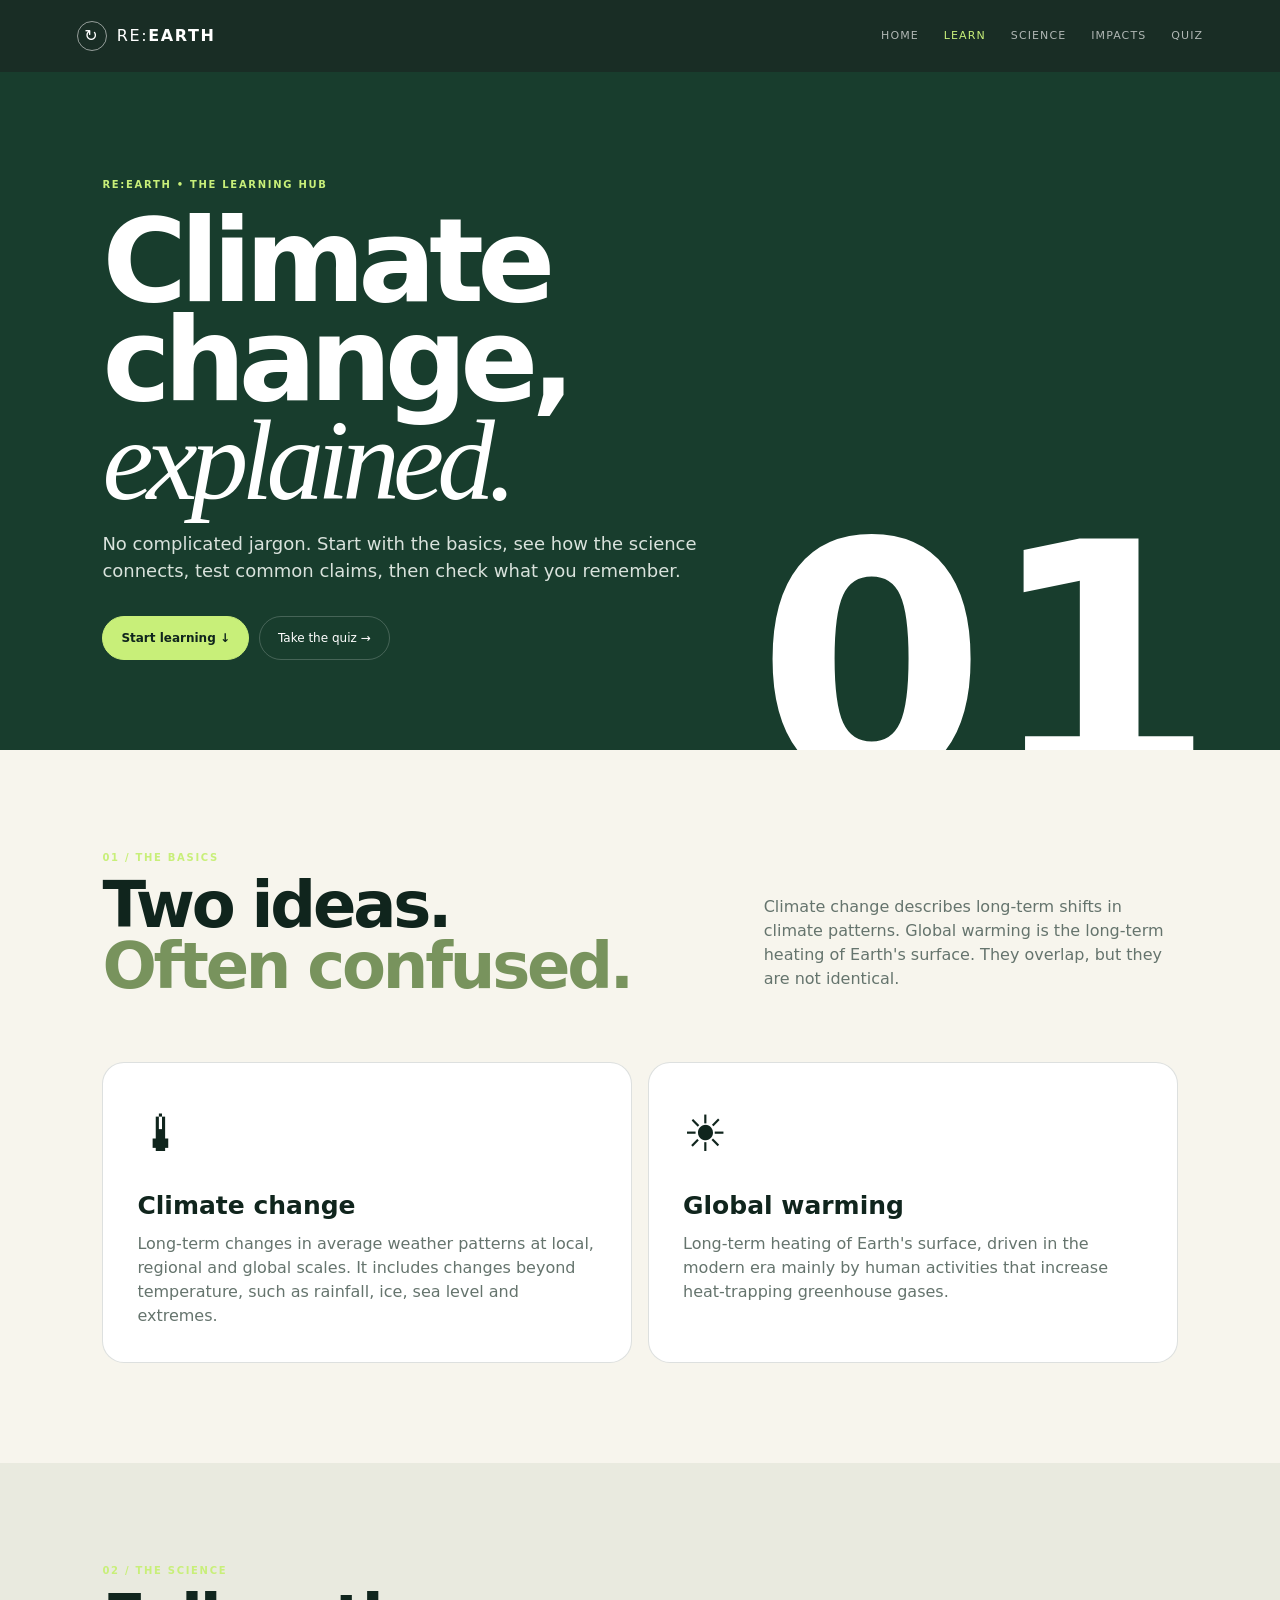
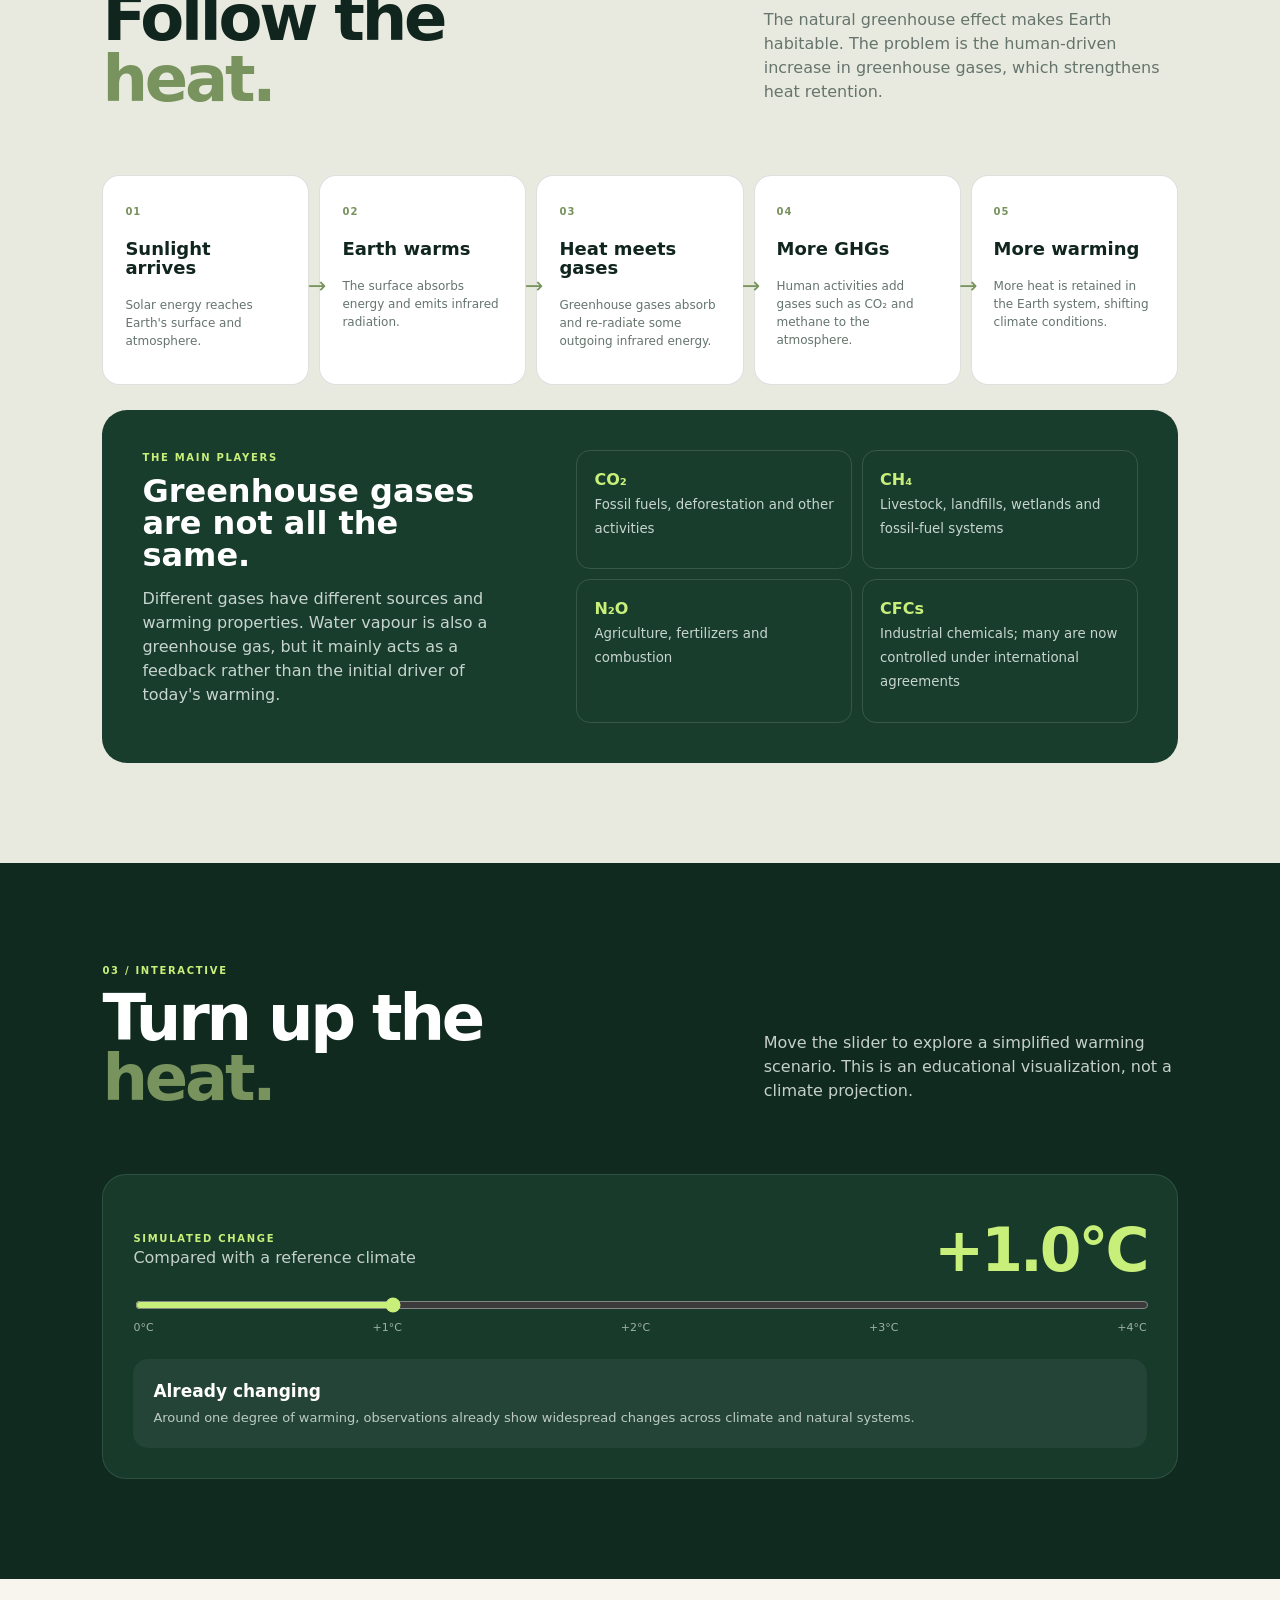
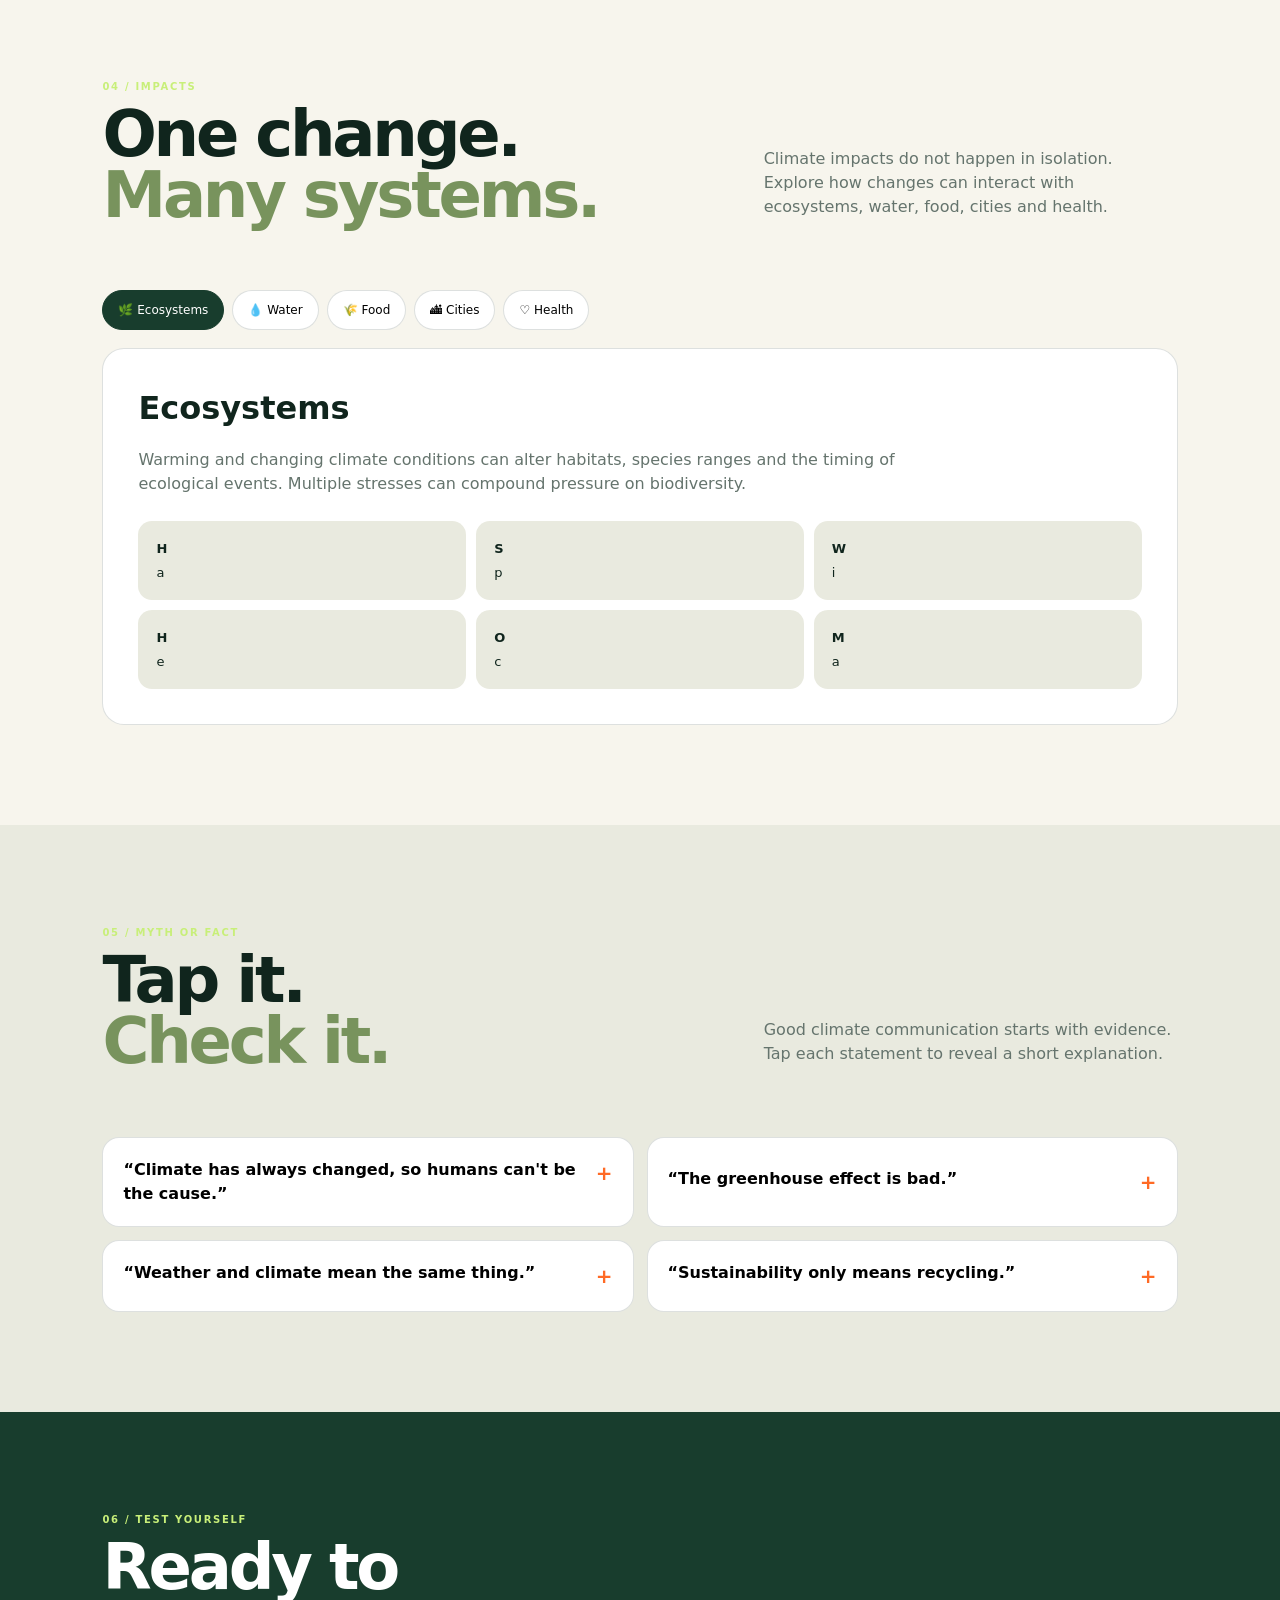
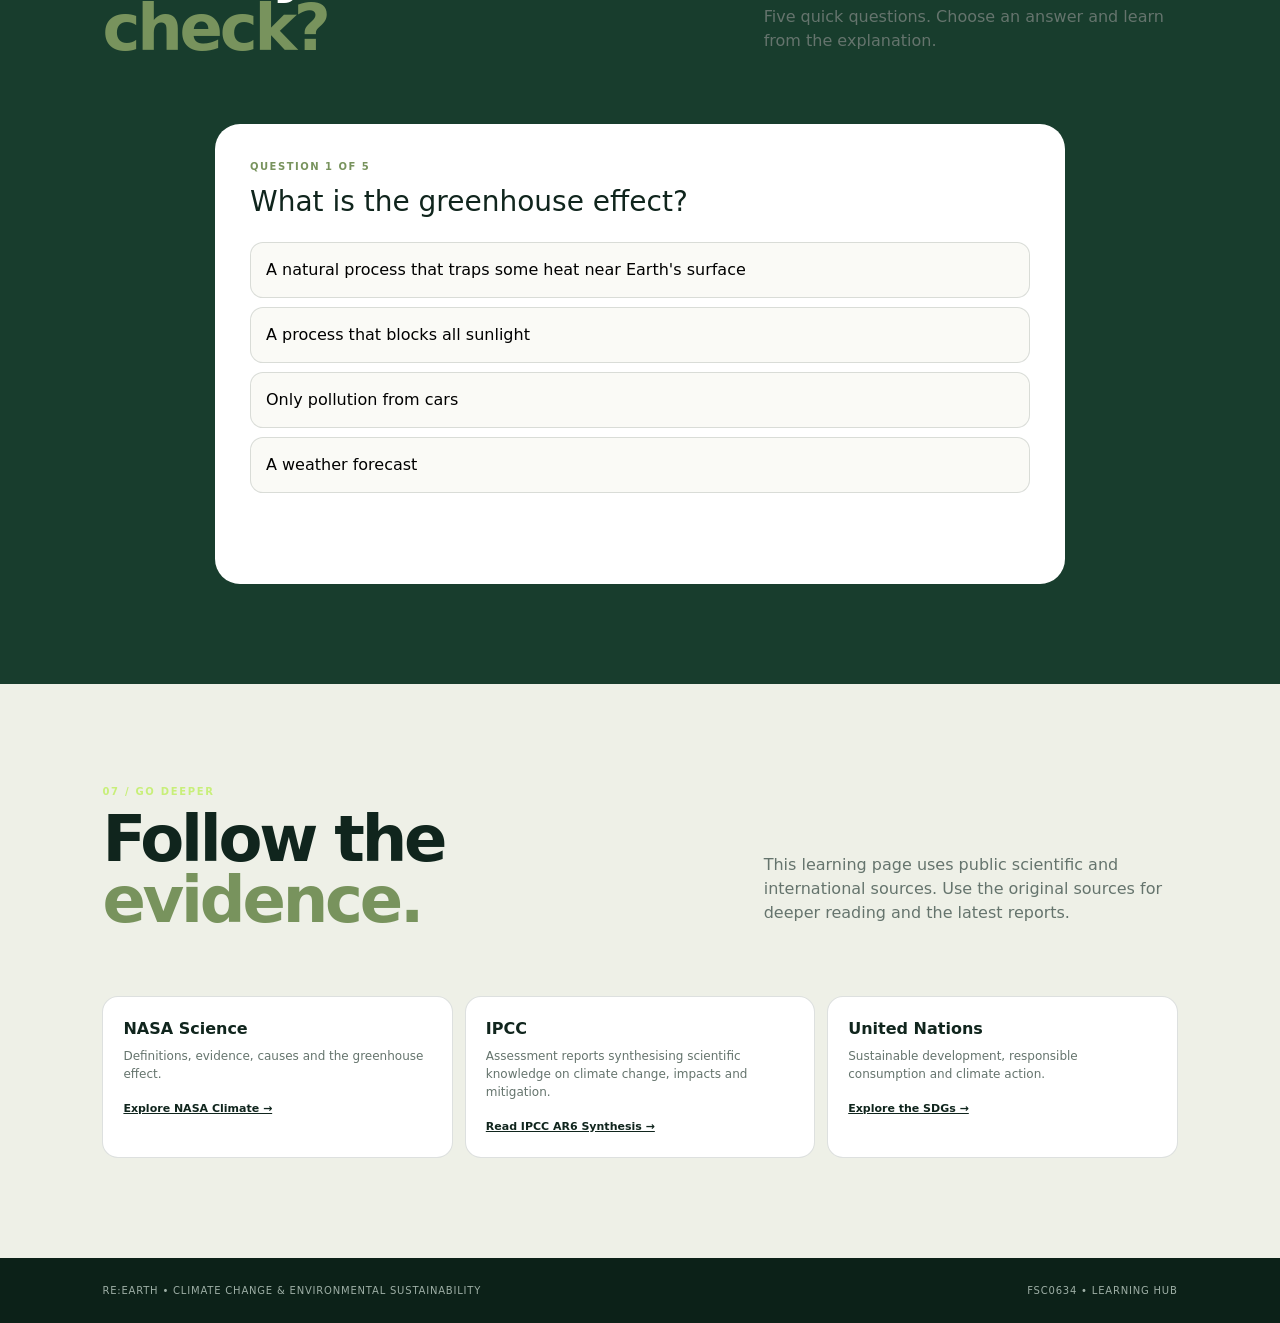
==== learn.html @ 56ac08e7 "Add files via upload" ====
<!DOCTYPE html>
<html lang="en">
<head>
<meta charset="UTF-8">
<meta name="viewport" content="width=device-width, initial-scale=1.0">
<meta name="description" content="RE:EARTH Learn — an interactive guide to climate change and environmental sustainability.">
<title>Learn — RE:EARTH</title>
<style>
:root{
  --ink:#10251d;--green:#183d2d;--green2:#24553c;--lime:#c8ef79;
  --paper:#f7f5ed;--cream:#e9eadf;--muted:#65746d;--line:rgba(16,37,29,.14);
  --white:#fff;--orange:#ff6a25
}
*{box-sizing:border-box}html{scroll-behavior:smooth}
body{margin:0;background:var(--paper);color:var(--ink);font-family:Inter,system-ui,-apple-system,BlinkMacSystemFont,"Segoe UI",sans-serif;line-height:1.5}
a{text-decoration:none;color:inherit}button{font:inherit}
.header{position:sticky;top:0;z-index:50;height:72px;background:rgba(16,37,29,.96);color:white;display:flex;align-items:center;justify-content:space-between;padding:0 6vw}
.logo{display:flex;gap:10px;align-items:center;font-size:16px;letter-spacing:.1em}.logo-mark{border:1px solid #fff8;border-radius:50%;height:30px;width:30px;display:grid;place-items:center}.logo b{font-weight:800}
.nav{display:flex;gap:25px;font-size:11px;text-transform:uppercase;letter-spacing:.1em}.nav a{opacity:.65}.nav a:hover,.nav a.active{opacity:1;color:var(--lime)}
.menu{display:none;background:none;border:0;color:#fff;font-size:24px}
.hero{background:var(--green);color:white;padding:105px 8vw 90px;position:relative;overflow:hidden}
.hero:after{content:"01";position:absolute;right:5vw;bottom:-80px;font-size:330px;line-height:1;font-weight:900;color:#fff05;pointer-events:none}
.kicker,.label{color:var(--lime);font-size:10px;font-weight:800;letter-spacing:.17em;text-transform:uppercase}
.hero h1{font-size:clamp(55px,9vw,120px);line-height:.86;letter-spacing:-.06em;margin:20px 0;max-width:900px}.hero h1 em{font-family:Georgia,serif;font-weight:400}
.hero p{max-width:610px;color:#d9e2dc;font-size:18px}.hero-links{margin-top:32px;display:flex;gap:10px;flex-wrap:wrap}.pill{padding:12px 18px;border-radius:100px;border:1px solid #ffffff33;font-size:12px}.pill.primary{background:var(--lime);color:var(--ink);border-color:var(--lime);font-weight:800}
.section{padding:100px 8vw}.section.alt{background:var(--cream)}
.heading{display:grid;grid-template-columns:1fr .7fr;gap:70px;align-items:end;margin-bottom:55px}.heading h2{font-size:clamp(40px,5vw,72px);line-height:.95;letter-spacing:-.05em;margin:10px 0}.heading h2 span{color:#78935d}.heading p{color:var(--muted);max-width:420px}
.definition{display:grid;grid-template-columns:1fr 1fr;gap:16px}.def-card{background:#fff;border:1px solid var(--line);border-radius:22px;padding:34px;min-height:250px}.def-card .big{font-size:50px}.def-card h3{font-size:25px;margin:15px 0 8px}.def-card p{color:var(--muted);margin:0}
.science{background:var(--paper)}.flow{display:grid;grid-template-columns:repeat(5,1fr);gap:10px;align-items:stretch}.flow-step{background:#fff;border:1px solid var(--line);border-radius:17px;padding:22px;position:relative}.flow-step:not(:last-child):after{content:"→";position:absolute;right:-18px;top:45%;z-index:2;font-size:22px;color:#78935d}.num{font-size:10px;color:#78935d;font-weight:800;letter-spacing:.1em}.flow-step h3{font-size:18px;line-height:1.05}.flow-step p{font-size:12px;color:var(--muted)}
.gas-wrap{margin-top:25px;background:var(--green);color:white;border-radius:25px;padding:40px;display:grid;grid-template-columns:.8fr 1.2fr;gap:60px}.gas-wrap h3{font-size:32px;line-height:1;margin:10px 0}.gas-wrap p{color:#c8d5ce}.gas-list{display:grid;grid-template-columns:1fr 1fr;gap:10px}.gas{border:1px solid #fff2;border-radius:14px;padding:17px}.gas strong{color:var(--lime);display:block}.gas small{color:#c8d5ce}
.interactive{background:#102a1f;color:#fff}.interactive .heading p{color:#c5d0c9}.slider-card{background:#173a2b;border:1px solid #ffffff1c;border-radius:24px;padding:30px}.slider-top{display:flex;justify-content:space-between;align-items:center;gap:20px}.temp{font-size:60px;font-weight:800;color:var(--lime);letter-spacing:-.05em}.slider{width:100%;accent-color:var(--lime);cursor:pointer}.scale{display:flex;justify-content:space-between;color:#9fb1a7;font-size:11px}.slider-result{margin-top:22px;padding:20px;background:#ffffff0d;border-radius:15px}.slider-result b{font-size:17px}.slider-result p{color:#bdcbc3;margin:4px 0 0;font-size:13px}
.impact-tabs{display:flex;gap:8px;flex-wrap:wrap;margin-bottom:18px}.tab{border:1px solid var(--line);background:#fff;padding:10px 15px;border-radius:100px;cursor:pointer;font-size:12px}.tab.active{background:var(--green);color:#fff;border-color:var(--green)}
.impact-content{background:#fff;border:1px solid var(--line);border-radius:22px;padding:35px;min-height:250px}.impact-content h3{font-size:32px;margin:0 0 8px}.impact-content p{color:var(--muted);max-width:760px}.impact-points{display:grid;grid-template-columns:repeat(3,1fr);gap:10px;margin-top:25px}.point{background:var(--cream);padding:18px;border-radius:14px;font-size:13px}.point b{display:block;margin-bottom:4px}
.myths{display:grid;grid-template-columns:repeat(2,1fr);gap:13px}.myth{background:#fff;border:1px solid var(--line);border-radius:17px;padding:0;text-align:left;cursor:pointer;overflow:hidden}.myth-head{display:flex;justify-content:space-between;gap:20px;padding:20px;font-weight:800}.myth-answer{display:none;padding:0 20px 20px;color:var(--muted);font-size:13px}.myth.open .myth-answer{display:block}.myth .symbol{color:var(--orange);font-size:20px}
.quiz{background:var(--green);color:white}.quiz-box{max-width:850px;margin:auto;background:#fff;color:var(--ink);border-radius:25px;padding:35px}.quiz-meta{font-size:10px;text-transform:uppercase;letter-spacing:.15em;color:#78935d;font-weight:800}.question{font-size:28px;line-height:1.1;margin:13px 0 25px}.answers{display:grid;gap:9px}.answer{border:1px solid var(--line);background:#fafaf6;border-radius:13px;padding:15px;text-align:left;cursor:pointer}.answer:hover{border-color:var(--green)}.answer.correct{background:#dff2c0;border-color:#7ea64f}.answer.wrong{background:#ffe2d7;border-color:#df815e}.quiz-feedback{min-height:26px;margin:15px 0;color:var(--muted);font-size:13px}.next{display:none;background:var(--green);color:#fff;border:0;padding:12px 18px;border-radius:100px;cursor:pointer}.score{display:none;text-align:center;padding:25px}.score strong{font-size:60px;display:block;color:var(--green)}
.sources{background:#eef0e7}.source-list{display:grid;grid-template-columns:repeat(3,1fr);gap:12px}.source{background:#fff;border:1px solid var(--line);border-radius:16px;padding:20px}.source b{display:block;margin-bottom:6px}.source p{color:var(--muted);font-size:12px;margin:0 0 12px}.source a{font-size:11px;text-decoration:underline;font-weight:800}
footer{background:#0c2118;color:#9eafa6;padding:25px 8vw;display:flex;justify-content:space-between;font-size:10px;text-transform:uppercase;letter-spacing:.08em}
@media(max-width:850px){.nav{display:none;position:absolute;left:0;right:0;top:72px;background:#10251d;padding:20px 6vw;flex-direction:column}.nav.open{display:flex}.menu{display:block}.heading,.definition,.gas-wrap{grid-template-columns:1fr}.flow{grid-template-columns:1fr}.flow-step:not(:last-child):after{content:"↓";right:50%;top:auto;bottom:-22px}.impact-points,.source-list,.myths{grid-template-columns:1fr}.hero{padding-top:80px}.gas-list{grid-template-columns:1fr}footer{display:block}footer span{display:block;margin:4px 0}}
</style>
</head>
<body>
<header class="header">
  <a class="logo" href="index.html"><span class="logo-mark">↻</span><span>RE:<b>EARTH</b></span></a>
  <button class="menu" id="menu">☰</button>
  <nav class="nav" id="nav">
    <a href="index.html">Home</a><a class="active" href="#learn">Learn</a><a href="#science">Science</a><a href="#impacts">Impacts</a><a href="#quiz">Quiz</a>
  </nav>
</header>

<section class="hero" id="learn">
  <div class="kicker">RE:EARTH • THE LEARNING HUB</div>
  <h1>Climate change,<br><em>explained.</em></h1>
  <p>No complicated jargon. Start with the basics, see how the science connects, test common claims, then check what you remember.</p>
  <div class="hero-links"><a class="pill primary" href="#basics">Start learning ↓</a><a class="pill" href="#quiz">Take the quiz →</a></div>
</section>

<section class="section" id="basics">
  <div class="heading">
    <div><div class="label">01 / THE BASICS</div><h2>Two ideas.<br><span>Often confused.</span></h2></div>
    <p>Climate change describes long-term shifts in climate patterns. Global warming is the long-term heating of Earth's surface. They overlap, but they are not identical.</p>
  </div>
  <div class="definition">
    <article class="def-card"><div class="big">🌡</div><h3>Climate change</h3><p>Long-term changes in average weather patterns at local, regional and global scales. It includes changes beyond temperature, such as rainfall, ice, sea level and extremes.</p></article>
    <article class="def-card"><div class="big">☀</div><h3>Global warming</h3><p>Long-term heating of Earth's surface, driven in the modern era mainly by human activities that increase heat-trapping greenhouse gases.</p></article>
  </div>
</section>

<section class="section alt" id="science">
  <div class="heading">
    <div><div class="label">02 / THE SCIENCE</div><h2>Follow the<br><span>heat.</span></h2></div>
    <p>The natural greenhouse effect makes Earth habitable. The problem is the human-driven increase in greenhouse gases, which strengthens heat retention.</p>
  </div>
  <div class="flow">
    <div class="flow-step"><span class="num">01</span><h3>Sunlight arrives</h3><p>Solar energy reaches Earth's surface and atmosphere.</p></div>
    <div class="flow-step"><span class="num">02</span><h3>Earth warms</h3><p>The surface absorbs energy and emits infrared radiation.</p></div>
    <div class="flow-step"><span class="num">03</span><h3>Heat meets gases</h3><p>Greenhouse gases absorb and re-radiate some outgoing infrared energy.</p></div>
    <div class="flow-step"><span class="num">04</span><h3>More GHGs</h3><p>Human activities add gases such as CO₂ and methane to the atmosphere.</p></div>
    <div class="flow-step"><span class="num">05</span><h3>More warming</h3><p>More heat is retained in the Earth system, shifting climate conditions.</p></div>
  </div>
  <div class="gas-wrap">
    <div><div class="label">THE MAIN PLAYERS</div><h3>Greenhouse gases are not all the same.</h3><p>Different gases have different sources and warming properties. Water vapour is also a greenhouse gas, but it mainly acts as a feedback rather than the initial driver of today's warming.</p></div>
    <div class="gas-list">
      <div class="gas"><strong>CO₂</strong><small>Fossil fuels, deforestation and other activities</small></div>
      <div class="gas"><strong>CH₄</strong><small>Livestock, landfills, wetlands and fossil-fuel systems</small></div>
      <div class="gas"><strong>N₂O</strong><small>Agriculture, fertilizers and combustion</small></div>
      <div class="gas"><strong>CFCs</strong><small>Industrial chemicals; many are now controlled under international agreements</small></div>
    </div>
  </div>
</section>

<section class="section interactive">
  <div class="heading">
    <div><div class="label">03 / INTERACTIVE</div><h2>Turn up the<br><span>heat.</span></h2></div>
    <p>Move the slider to explore a simplified warming scenario. This is an educational visualization, not a climate projection.</p>
  </div>
  <div class="slider-card">
    <div class="slider-top"><div><div class="label">SIMULATED CHANGE</div><p style="margin:0;color:#c5d0c9">Compared with a reference climate</p></div><div class="temp" id="temp">+1.0°C</div></div>
    <input class="slider" id="slider" type="range" min="0" max="4" step=".1" value="1">
    <div class="scale"><span>0°C</span><span>+1°C</span><span>+2°C</span><span>+3°C</span><span>+4°C</span></div>
    <div class="slider-result"><b id="slideTitle">Already changing</b><p id="slideText">Even around one degree of warming, climate indicators and extremes are already being observed.</p></div>
  </div>
</section>

<section class="section" id="impacts">
  <div class="heading">
    <div><div class="label">04 / IMPACTS</div><h2>One change.<br><span>Many systems.</span></h2></div>
    <p>Climate impacts do not happen in isolation. Explore how changes can interact with ecosystems, water, food, cities and health.</p>
  </div>
  <div class="impact-tabs">
    <button class="tab active" data-impact="ecosystems">🌿 Ecosystems</button>
    <button class="tab" data-impact="water">💧 Water</button>
    <button class="tab" data-impact="food">🌾 Food</button>
    <button class="tab" data-impact="cities">🏙 Cities</button>
    <button class="tab" data-impact="health">♡ Health</button>
  </div>
  <div class="impact-content">
    <h3 id="impactTitle">Ecosystems</h3><p id="impactDesc">Warming and changing climate conditions can alter habitats, species ranges and the timing of ecological events. Multiple stresses can compound pressure on biodiversity.</p>
    <div class="impact-points" id="impactPoints"></div>
  </div>
</section>

<section class="section alt">
  <div class="heading">
    <div><div class="label">05 / MYTH OR FACT</div><h2>Tap it.<br><span>Check it.</span></h2></div>
    <p>Good climate communication starts with evidence. Tap each statement to reveal a short explanation.</p>
  </div>
  <div class="myths">
    <button class="myth"><div class="myth-head"><span>“Climate has always changed, so humans can't be the cause.”</span><span class="symbol">+</span></div><div class="myth-answer">Climate has changed naturally in the past, but that does not explain today's warming. NASA notes that the current warming trend is clearly linked to human activities, particularly fossil-fuel burning and increased greenhouse gases.</div></button>
    <button class="myth"><div class="myth-head"><span>“The greenhouse effect is bad.”</span><span class="symbol">+</span></div><div class="myth-answer">The natural greenhouse effect is essential for life. The issue is the human-driven strengthening of that effect as greenhouse gas concentrations increase.</div></button>
    <button class="myth"><div class="myth-head"><span>“Weather and climate mean the same thing.”</span><span class="symbol">+</span></div><div class="myth-answer">Weather describes short-term conditions. Climate describes long-term patterns and averages. A cold day does not by itself disprove long-term warming.</div></button>
    <button class="myth"><div class="myth-head"><span>“Sustainability only means recycling.”</span><span class="symbol">+</span></div><div class="myth-answer">Sustainable development is broader. The UN describes it as meeting present needs without compromising future generations, while balancing economic, social and environmental considerations.</div></button>
  </div>
</section>

<section class="section quiz" id="quiz">
  <div class="heading">
    <div><div class="label">06 / TEST YOURSELF</div><h2>Ready to<br><span>check?</span></h2></div>
    <p>Five quick questions. Choose an answer and learn from the explanation.</p>
  </div>
  <div class="quiz-box">
    <div id="quizMain">
      <div class="quiz-meta" id="quizMeta">Question 1 of 5</div>
      <div class="question" id="question"></div>
      <div class="answers" id="answers"></div>
      <div class="quiz-feedback" id="feedback"></div>
      <button class="next" id="next">Next question →</button>
    </div>
    <div class="score" id="score"><strong id="scoreNumber">0/5</strong><div id="scoreText"></div><button class="next" id="restart" style="display:inline-block;margin-top:15px">Try again</button></div>
  </div>
</section>

<section class="section sources">
  <div class="heading">
    <div><div class="label">07 / GO DEEPER</div><h2>Follow the<br><span>evidence.</span></h2></div>
    <p>This learning page uses public scientific and international sources. Use the original sources for deeper reading and the latest reports.</p>
  </div>
  <div class="source-list">
    <article class="source"><b>NASA Science</b><p>Definitions, evidence, causes and the greenhouse effect.</p><a href="https://science.nasa.gov/climate-change/" target="_blank">Explore NASA Climate →</a></article>
    <article class="source"><b>IPCC</b><p>Assessment reports synthesising scientific knowledge on climate change, impacts and mitigation.</p><a href="https://www.ipcc.ch/synthesis-report/" target="_blank">Read IPCC AR6 Synthesis →</a></article>
    <article class="source"><b>United Nations</b><p>Sustainable development, responsible consumption and climate action.</p><a href="https://www.un.org/sustainabledevelopment/development-goals/" target="_blank">Explore the SDGs →</a></article>
  </div>
</section>

<footer><span>RE:EARTH • CLIMATE CHANGE & ENVIRONMENTAL SUSTAINABILITY</span><span>FSC0634 • LEARNING HUB</span></footer>

<script>
const menu=document.getElementById('menu'),nav=document.getElementById('nav');
menu.onclick=()=>nav.classList.toggle('open');
document.querySelectorAll('.nav a').forEach(a=>a.onclick=()=>nav.classList.remove('open'));

const slider=document.getElementById('slider'),temp=document.getElementById('temp'),slideTitle=document.getElementById('slideTitle'),slideText=document.getElementById('slideText');
function updateSlider(){
 const v=Number(slider.value); temp.textContent=`+${v.toFixed(1)}°C`;
 const data=v<.8?["Reference zone","This is a simplified reference point for the visualization."]:v<1.5?["Already changing","Around one degree of warming, observations already show widespread changes across climate and natural systems."]:v<2.5?["Higher risks","As warming increases, risks to people and ecosystems generally become larger and more widespread."]:v<3.5?["Much greater pressure","Greater warming increases the likelihood and severity of many climate-related hazards and losses."]:["Extreme warming scenario","This simplified setting represents a much warmer world with substantially higher risks. It is not a forecast."];
 slideTitle.textContent=data[0];slideText.textContent=data[1];
}
slider.oninput=updateSlider;updateSlider();

const impactData={
 ecosystems:["Ecosystems","Warming and changing climate conditions can alter habitats, species ranges and the timing of ecological events. Multiple stresses can compound pressure on biodiversity.",["Habitat shifts","Species may move, adapt or face increased pressure.","Wildfire & drought","Heat and water stress can affect vegetation and wildlife.","Ocean change","Marine ecosystems respond to warming and changing ocean conditions."]],
 water:["Water","Climate change can alter rainfall, evaporation, snow and ice, increasing water stress in some regions while intensifying heavy rainfall and flooding in others.",["Availability","Some regions face greater water scarcity and competition for water.","Flooding","Heavier rainfall can increase flood risks in vulnerable areas.","Quality","Extreme events can affect water quality and infrastructure."]],
 food:["Food","Food systems depend on stable climate conditions, water, soil, ecosystems and infrastructure. Climate risks can therefore move through the whole supply chain.",["Crops","Heat and rainfall changes can affect growing conditions.","Livestock","Heat stress and water availability can affect animal systems.","Supply chains","Extreme events can disrupt production, storage and transport."]],
 cities:["Cities","Urban areas can amplify heat exposure because buildings and paved surfaces retain heat. Climate hazards can also challenge drainage, transport and energy systems.",["Heat","Urban heat can increase exposure during hot periods.","Infrastructure","Floods, storms and heat can disrupt critical systems.","Planning","Resilience depends on risk-aware design and adaptation."]],
 health:["Health","Climate-related hazards can affect health through heat, air quality, infectious disease patterns, food and water systems, and disruption of essential services.",["Heat","Extreme heat can increase health risks, especially for vulnerable people.","Air & smoke","Wildfire smoke and air pollution can affect respiratory health.","Services","Disasters can disrupt healthcare and other essential services."]]
};
function showImpact(key){
 const d=impactData[key];document.getElementById('impactTitle').textContent=d[0];document.getElementById('impactDesc').textContent=d[1];
 document.getElementById('impactPoints').innerHTML=d[2].map(x=>`<div class="point"><b>${x[0]}</b>${x[1]}</div>`).join('');
 document.querySelectorAll('.tab').forEach(t=>t.classList.toggle('active',t.dataset.impact===key));
}
document.querySelectorAll('.tab').forEach(t=>t.onclick=()=>showImpact(t.dataset.impact));showImpact('ecosystems');

document.querySelectorAll('.myth').forEach(m=>m.onclick=()=>m.classList.toggle('open'));

const qs=[
 ["What is the greenhouse effect?","A natural process that traps some heat near Earth's surface","A process that blocks all sunlight","Only pollution from cars","A weather forecast",0,"The greenhouse effect is a natural heat-trapping process that helps keep Earth warm."],
 ["Which activity is a major source of human-caused CO₂ emissions?","Planting trees","Burning fossil fuels","Recycling paper","Cloud formation",1,"Burning coal, oil and gas increases atmospheric CO₂."],
 ["Which statement best describes climate?","One afternoon's temperature","Today's rain","Long-term patterns of weather","A single storm",2,"Climate refers to long-term patterns, while weather describes short-term conditions."],
 ["What does sustainable development aim to do?","Use all resources as quickly as possible","Meet present needs without compromising future generations","Stop all economic activity","Focus only on recycling",1,"The UN definition emphasises present needs, future generations and an integrated approach."],
 ["Why is human influence on current warming considered established?","Because of one thermometer","Because scientists use many independent lines of evidence","Because every year is hotter than the previous year","Because climate never changed before",1,"Observations, measurements, physical understanding and multiple lines of evidence support the conclusion."]
];
let qi=0,score=0,answered=false;
const qEl=document.getElementById('question'),aEl=document.getElementById('answers'),fEl=document.getElementById('feedback'),nEl=document.getElementById('next');
function loadQ(){
 answered=false;nEl.style.display='none';fEl.textContent='';document.getElementById('quizMeta').textContent=`Question ${qi+1} of ${qs.length}`;
 const q=qs[qi];qEl.textContent=q[0];aEl.innerHTML='';
 q.slice(1,5).forEach((ans,i)=>{const b=document.createElement('button');b.className='answer';b.textContent=ans;b.onclick=()=>answer(i,b);aEl.appendChild(b)});
}
function answer(i,b){
 if(answered)return;answered=true;const q=qs[qi],buttons=[...aEl.children];
 buttons.forEach((x,j)=>{if(j===q[5])x.classList.add('correct');if(j===i&&i!==q[5])x.classList.add('wrong')});
 if(i===q[5]){score++;fEl.textContent="Correct ✓ "+q[6]}else fEl.textContent="Not quite. "+q[6];
 nEl.style.display='inline-block';nEl.textContent=qi===qs.length-1?'See result →':'Next question →';
}
nEl.onclick=()=>{if(qi<qs.length-1){qi++;loadQ()}else{document.getElementById('quizMain').style.display='none';document.getElementById('score').style.display='block';document.getElementById('scoreNumber').textContent=`${score}/${qs.length}`;document.getElementById('scoreText').textContent=score>=4?'Strong understanding — nice work.':score>=3?'Good start — review the sections you missed.':'Keep exploring — the science section is a good place to revisit.'}};
document.getElementById('restart').onclick=()=>{qi=0;score=0;document.getElementById('score').style.display='none';document.getElementById('quizMain').style.display='block';loadQ()};
loadQ();
</script>
</body>
</html>
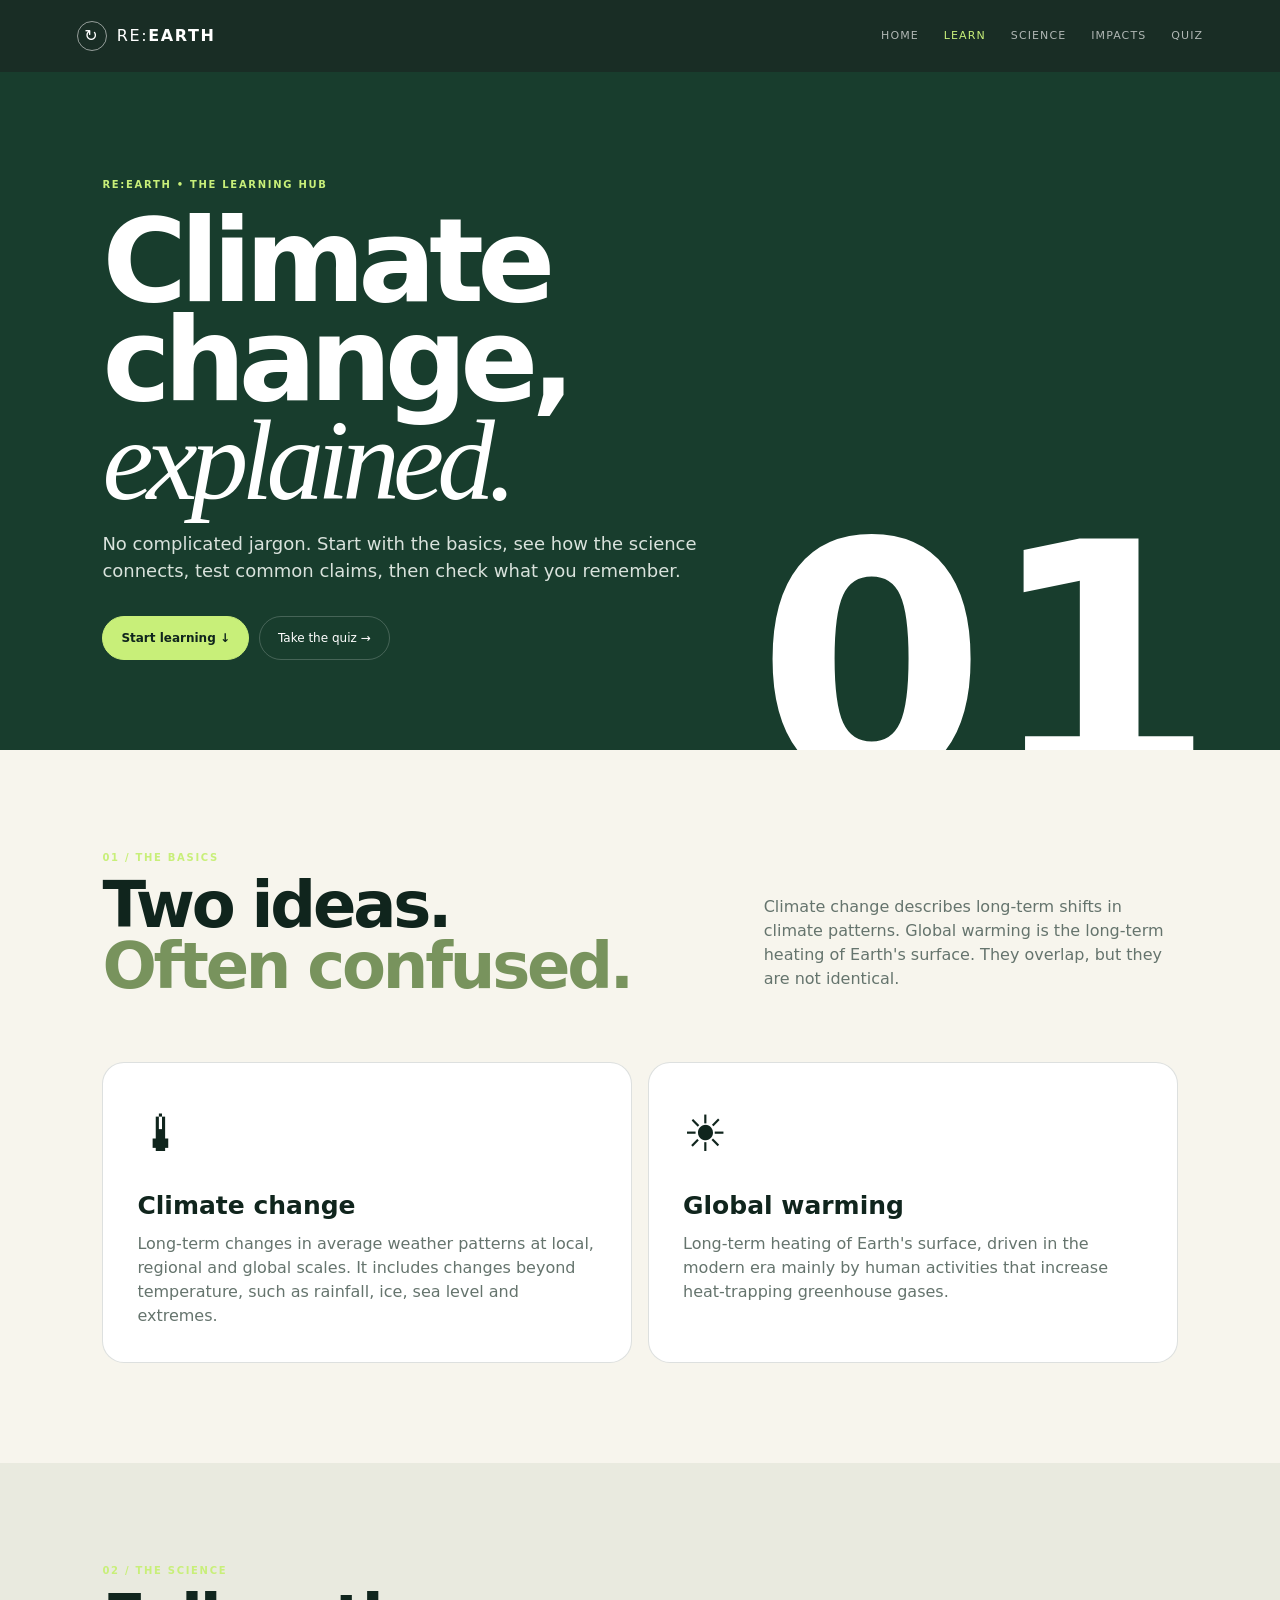
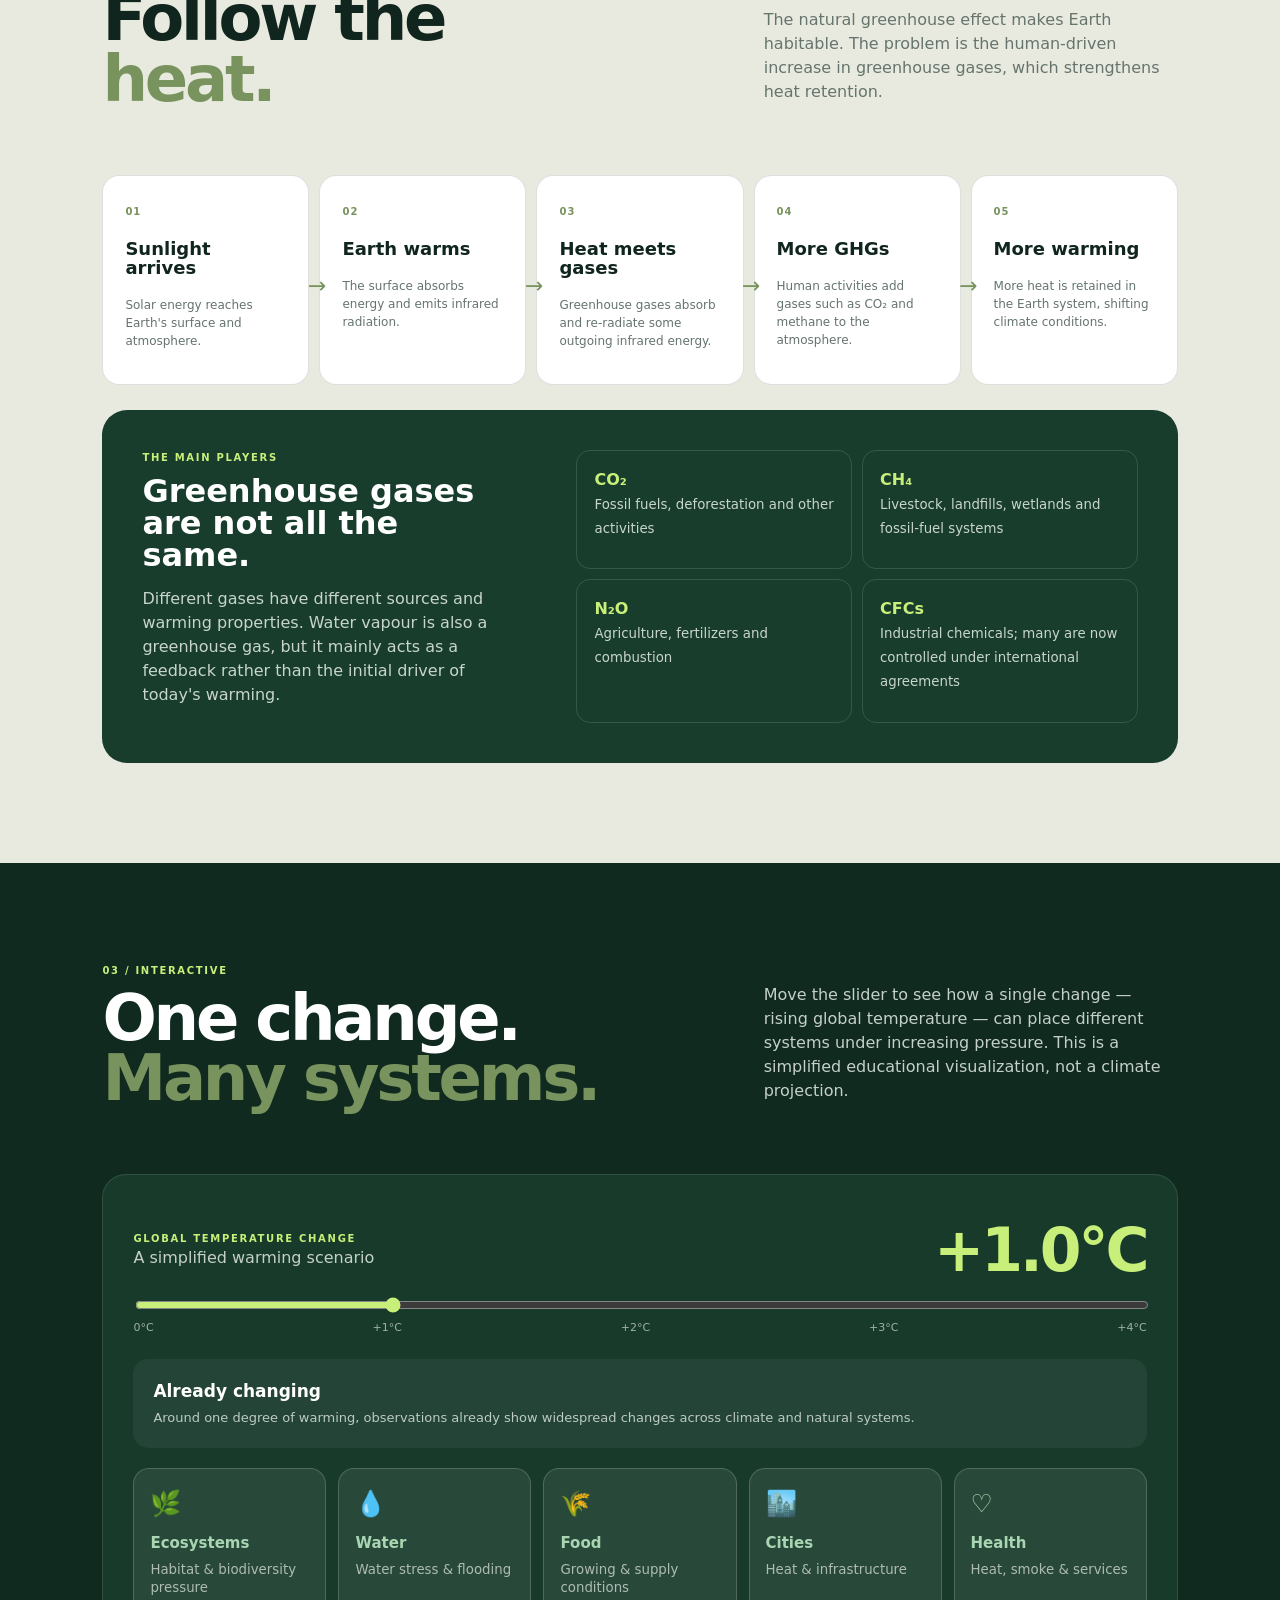
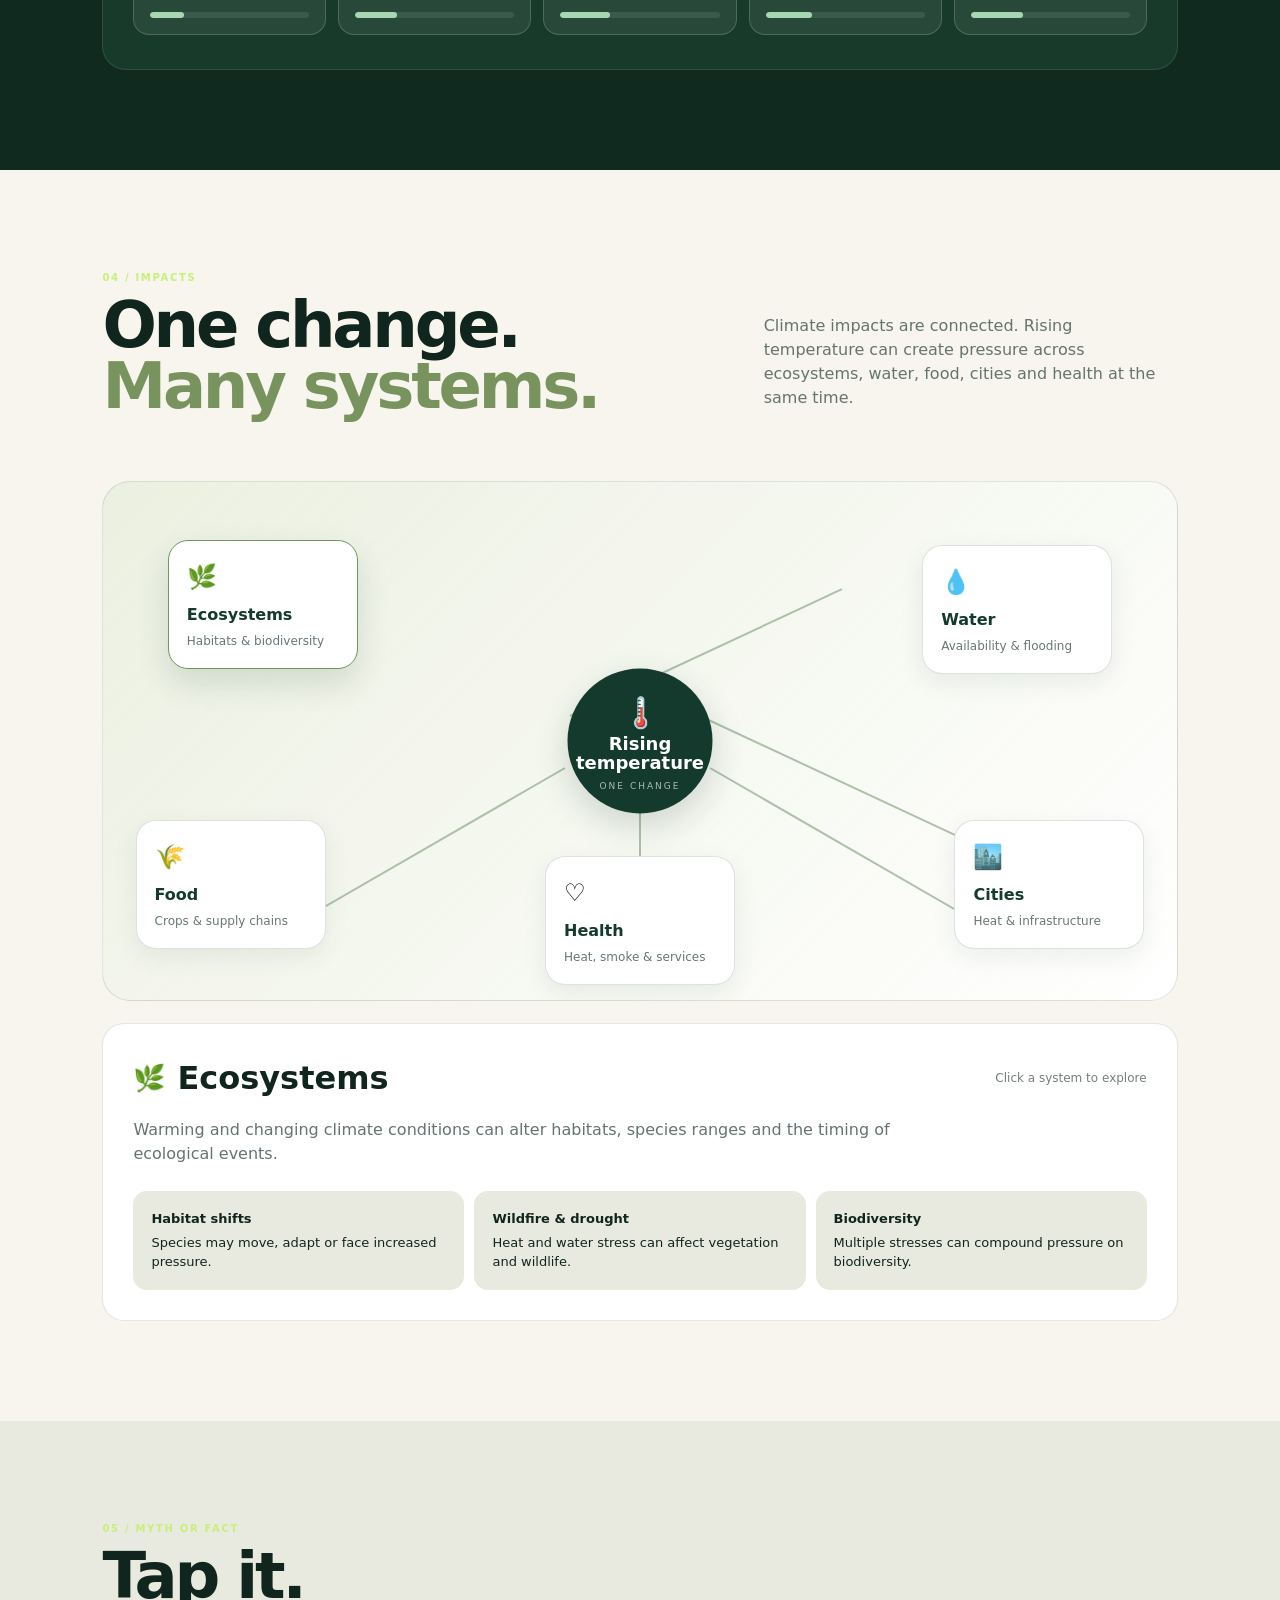
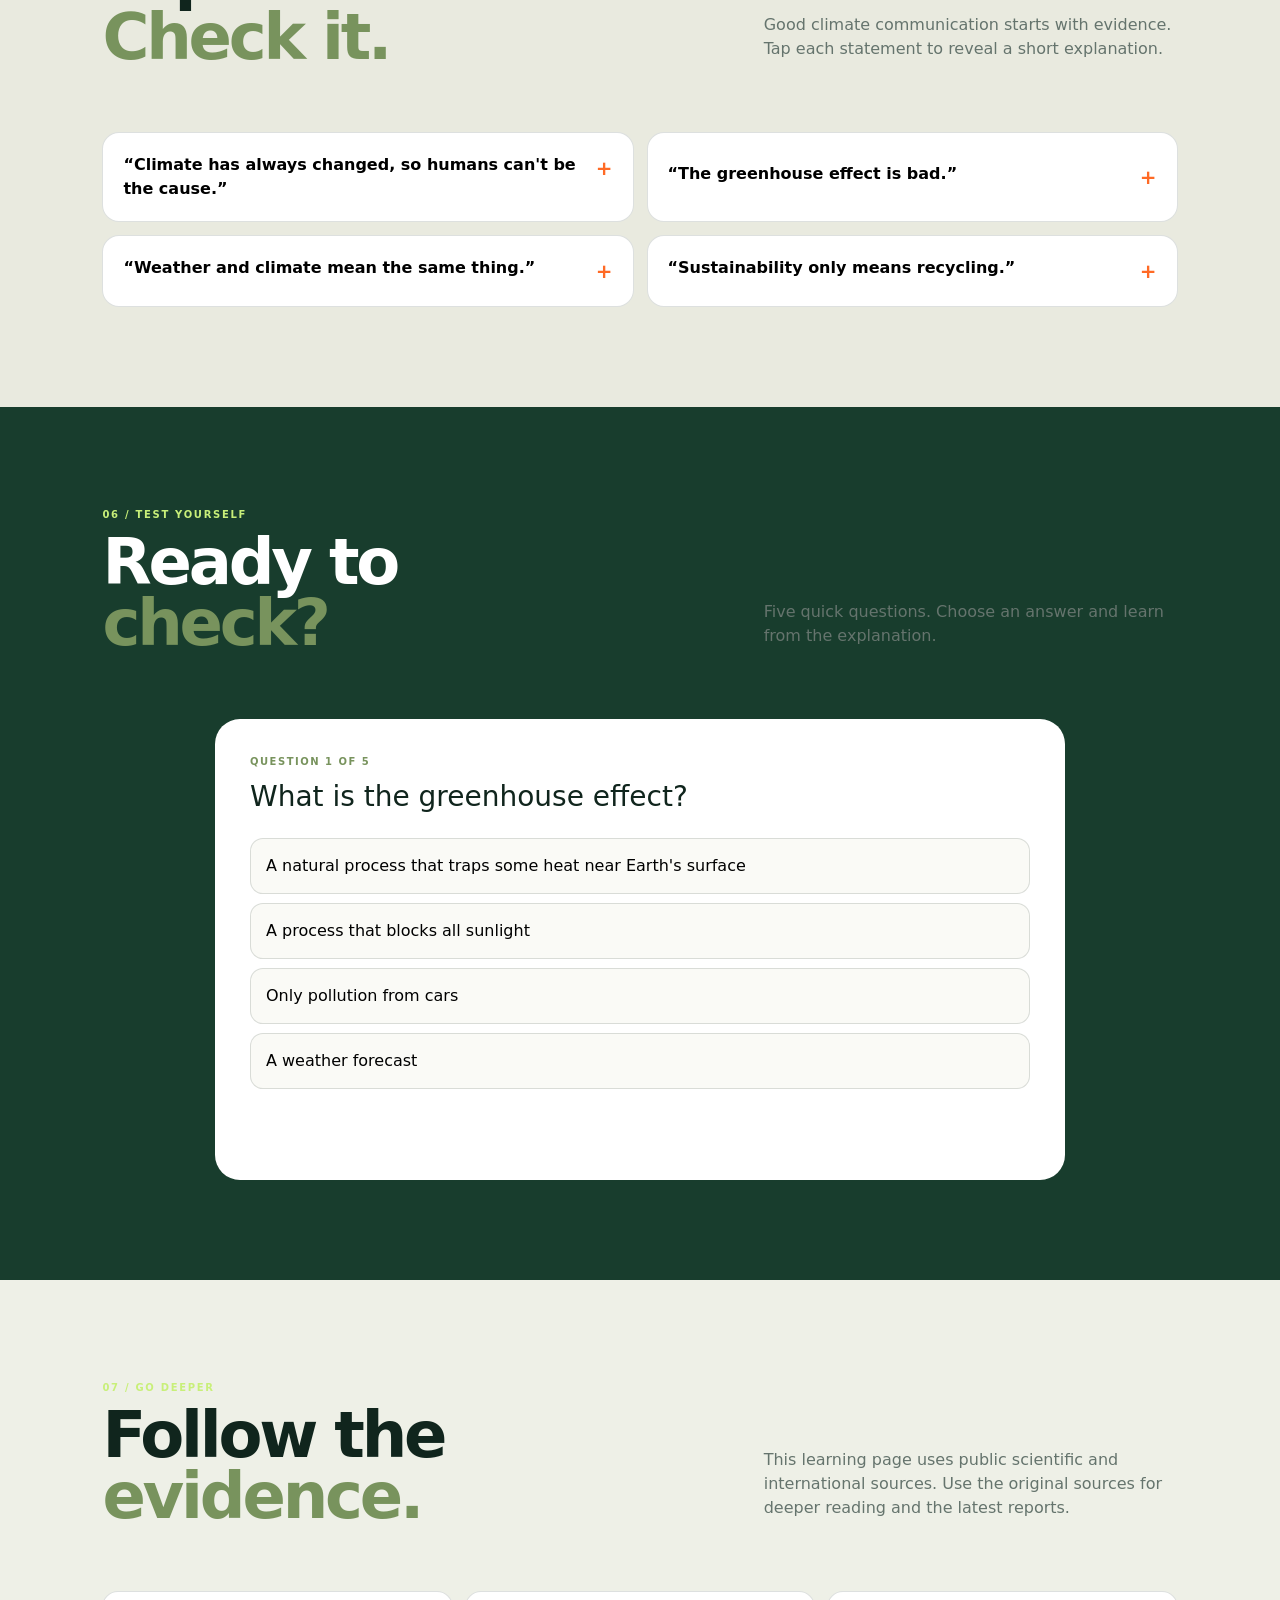
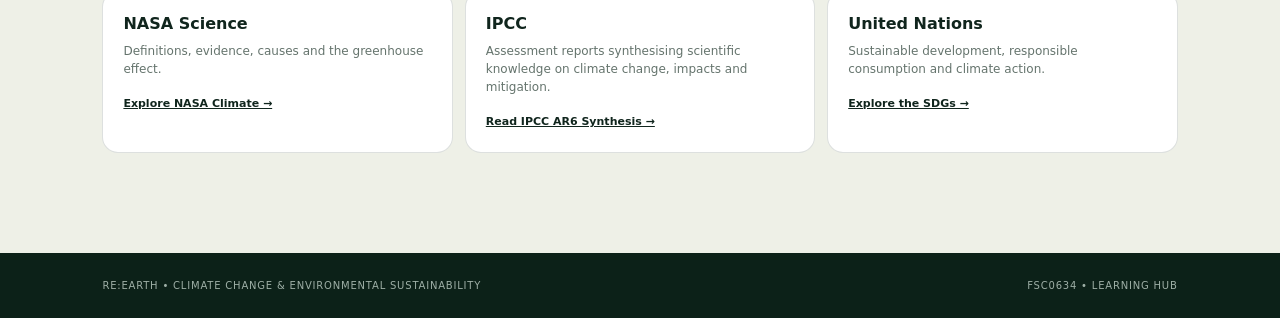
==== commit 81e4d661: "Add files via upload" ====
--- a/learn.html
+++ b/learn.html
@@ -36,6 +36,37 @@
 .sources{background:#eef0e7}.source-list{display:grid;grid-template-columns:repeat(3,1fr);gap:12px}.source{background:#fff;border:1px solid var(--line);border-radius:16px;padding:20px}.source b{display:block;margin-bottom:6px}.source p{color:var(--muted);font-size:12px;margin:0 0 12px}.source a{font-size:11px;text-decoration:underline;font-weight:800}
 footer{background:#0c2118;color:#9eafa6;padding:25px 8vw;display:flex;justify-content:space-between;font-size:10px;text-transform:uppercase;letter-spacing:.08em}
 @media(max-width:850px){.nav{display:none;position:absolute;left:0;right:0;top:72px;background:#10251d;padding:20px 6vw;flex-direction:column}.nav.open{display:flex}.menu{display:block}.heading,.definition,.gas-wrap{grid-template-columns:1fr}.flow{grid-template-columns:1fr}.flow-step:not(:last-child):after{content:"↓";right:50%;top:auto;bottom:-22px}.impact-points,.source-list,.myths{grid-template-columns:1fr}.hero{padding-top:80px}.gas-list{grid-template-columns:1fr}footer{display:block}footer span{display:block;margin:4px 0}}
+
+.system-grid{display:grid;grid-template-columns:repeat(5,1fr);gap:12px;margin-top:24px}
+.system-card{background:rgba(255,255,255,.045);border:1px solid rgba(255,255,255,.09);border-radius:16px;padding:16px;min-height:145px;transition:.25s transform,.25s background,.25s border-color}
+.system-card span{font-size:25px;display:block;margin-bottom:10px}
+.system-card b{display:block;font-size:15px}
+.system-card small{display:block;color:#aebbb4;line-height:1.35;margin-top:6px;min-height:38px}
+.system-card .bar{height:6px;background:rgba(255,255,255,.09);border-radius:99px;overflow:hidden;margin-top:13px}
+.system-card .bar i{display:block;height:100%;width:20%;border-radius:99px;background:currentColor;transition:width .35s ease}
+.system-card[data-level="low"]{color:#a9d6b2}
+.system-card[data-level="medium"]{color:#e4cf8c}
+.system-card[data-level="high"]{color:#e9a56f}
+.system-card[data-level="veryhigh"]{color:#e77e78}
+.system-card.active{transform:translateY(-4px);background:rgba(255,255,255,.075);border-color:rgba(255,255,255,.18)}
+@media(max-width:900px){.system-grid{grid-template-columns:repeat(2,1fr)}}
+@media(max-width:520px){.system-grid{grid-template-columns:1fr}}
+
+
+.impact-map{position:relative;min-height:520px;margin-top:34px;border:1px solid rgba(20,58,45,.13);border-radius:28px;background:linear-gradient(135deg,rgba(231,238,220,.72),rgba(255,255,255,.96));overflow:hidden}
+.impact-center{position:absolute;left:50%;top:50%;transform:translate(-50%,-50%);width:145px;height:145px;border-radius:50%;background:#143a2d;color:#fff;display:flex;flex-direction:column;align-items:center;justify-content:center;text-align:center;z-index:3;box-shadow:0 12px 35px rgba(20,58,45,.18)}
+.impact-center span{font-size:30px}.impact-center b{font-size:18px;line-height:1.05}.impact-center small{font-size:9px;letter-spacing:2px;margin-top:8px;opacity:.65}
+.system-node{position:absolute;width:190px;min-height:118px;border:1px solid rgba(20,58,45,.14);border-radius:20px;background:#fff;padding:18px;text-align:left;cursor:pointer;z-index:3;box-shadow:0 8px 24px rgba(20,58,45,.08);transition:.25s}
+.system-node:hover,.system-node.active{transform:translateY(-5px);border-color:#6f965c;box-shadow:0 14px 32px rgba(20,58,45,.14)}
+.system-node span{font-size:24px;display:block;margin-bottom:8px}.system-node b{display:block;color:#143a2d;font-size:16px}.system-node small{color:#68786f;display:block;margin-top:5px;font-size:12px}
+.node-1{left:6%;top:12%}.node-2{right:6%;top:12%}.node-3{left:3%;bottom:10%}.node-4{right:3%;bottom:10%}.node-5{left:50%;bottom:3%;transform:translateX(-50%)}.node-5:hover,.node-5.active{transform:translateX(-50%) translateY(-5px)}
+.impact-line{position:absolute;height:2px;background:#91a989;transform-origin:left center;opacity:.7;z-index:1}
+.line-1{width:300px;left:calc(50% - 70px);top:45%;transform:rotate(-25deg)}.line-2{width:300px;left:calc(50% + 60px);top:45%;transform:rotate(25deg)}.line-3{width:330px;left:calc(50% - 75px);top:55%;transform:rotate(150deg)}.line-4{width:330px;left:calc(50% + 70px);top:55%;transform:rotate(30deg)}.line-5{width:180px;left:50%;top:58%;transform:rotate(90deg)}
+.impact-content{margin-top:22px;padding:30px;border:1px solid rgba(20,58,45,.12);border-radius:22px;background:#fff}
+.impact-content-head{display:flex;justify-content:space-between;align-items:center;gap:20px}.impact-content-head>div{display:flex;align-items:center;gap:12px}.impact-content-head h3{margin:0}.impact-content-head span:first-child{font-size:26px}.impact-hint{font-size:12px;color:#748078}
+@media(max-width:800px){.impact-map{min-height:650px}.system-node{width:155px}.node-1{left:4%;top:8%}.node-2{right:4%;top:8%}.node-3{left:4%;bottom:18%}.node-4{right:4%;bottom:18%}.node-5{bottom:3%}.line-1,.line-2{width:190px}.line-3,.line-4{width:210px}}
+@media(max-width:520px){.impact-map{min-height:760px}.system-node{width:135px;padding:13px}.system-node small{font-size:10px}.node-1{left:3%;top:5%}.node-2{right:3%;top:5%}.node-3{left:3%;bottom:19%}.node-4{right:3%;bottom:19%}.node-5{bottom:3%}.impact-center{width:125px;height:125px}.impact-line{display:none}.impact-content-head{align-items:flex-start;flex-direction:column}}
+
 </style>
 </head>
 <body>
@@ -90,31 +121,68 @@
 
 <section class="section interactive">
   <div class="heading">
-    <div><div class="label">03 / INTERACTIVE</div><h2>Turn up the<br><span>heat.</span></h2></div>
-    <p>Move the slider to explore a simplified warming scenario. This is an educational visualization, not a climate projection.</p>
-  </div>
+    <div><div class="label">03 / INTERACTIVE</div><h2>One change.<br><span>Many systems.</span></h2></div>
+    <p>Move the slider to see how a single change — rising global temperature — can place different systems under increasing pressure. This is a simplified educational visualization, not a climate projection.</p>
+  </div>
+
   <div class="slider-card">
-    <div class="slider-top"><div><div class="label">SIMULATED CHANGE</div><p style="margin:0;color:#c5d0c9">Compared with a reference climate</p></div><div class="temp" id="temp">+1.0°C</div></div>
+    <div class="slider-top">
+      <div><div class="label">GLOBAL TEMPERATURE CHANGE</div>
+        <p style="margin:0;color:#c5d0c9">A simplified warming scenario</p>
+      </div>
+      <div class="temp" id="temp">+1.0°C</div>
+    </div>
+
     <input class="slider" id="slider" type="range" min="0" max="4" step=".1" value="1">
     <div class="scale"><span>0°C</span><span>+1°C</span><span>+2°C</span><span>+3°C</span><span>+4°C</span></div>
-    <div class="slider-result"><b id="slideTitle">Already changing</b><p id="slideText">Even around one degree of warming, climate indicators and extremes are already being observed.</p></div>
+
+    <div class="slider-result">
+      <b id="slideTitle">Already changing</b>
+      <p id="slideText">As warming increases, climate-related risks generally become larger and more widespread.</p>
+    </div>
+
+    <div class="system-grid" id="systemGrid">
+      <div class="system-card" data-system="ecosystems"><span>🌿</span><b>Ecosystems</b><small>Habitat & biodiversity pressure</small><div class="bar"><i></i></div></div>
+      <div class="system-card" data-system="water"><span>💧</span><b>Water</b><small>Water stress & flooding</small><div class="bar"><i></i></div></div>
+      <div class="system-card" data-system="food"><span>🌾</span><b>Food</b><small>Growing & supply conditions</small><div class="bar"><i></i></div></div>
+      <div class="system-card" data-system="cities"><span>🏙️</span><b>Cities</b><small>Heat & infrastructure</small><div class="bar"><i></i></div></div>
+      <div class="system-card" data-system="health"><span>♡</span><b>Health</b><small>Heat, smoke & services</small><div class="bar"><i></i></div></div>
+    </div>
   </div>
 </section>
 
 <section class="section" id="impacts">
   <div class="heading">
     <div><div class="label">04 / IMPACTS</div><h2>One change.<br><span>Many systems.</span></h2></div>
-    <p>Climate impacts do not happen in isolation. Explore how changes can interact with ecosystems, water, food, cities and health.</p>
-  </div>
-  <div class="impact-tabs">
-    <button class="tab active" data-impact="ecosystems">🌿 Ecosystems</button>
-    <button class="tab" data-impact="water">💧 Water</button>
-    <button class="tab" data-impact="food">🌾 Food</button>
-    <button class="tab" data-impact="cities">🏙 Cities</button>
-    <button class="tab" data-impact="health">♡ Health</button>
-  </div>
-  <div class="impact-content">
-    <h3 id="impactTitle">Ecosystems</h3><p id="impactDesc">Warming and changing climate conditions can alter habitats, species ranges and the timing of ecological events. Multiple stresses can compound pressure on biodiversity.</p>
+    <p>Climate impacts are connected. Rising temperature can create pressure across ecosystems, water, food, cities and health at the same time.</p>
+  </div>
+
+  <div class="impact-map">
+    <div class="impact-center">
+      <span>🌡️</span>
+      <b>Rising<br>temperature</b>
+      <small>ONE CHANGE</small>
+    </div>
+
+    <div class="impact-line line-1"></div>
+    <div class="impact-line line-2"></div>
+    <div class="impact-line line-3"></div>
+    <div class="impact-line line-4"></div>
+    <div class="impact-line line-5"></div>
+
+    <button class="system-node node-1" data-impact="ecosystems"><span>🌿</span><b>Ecosystems</b><small>Habitats & biodiversity</small></button>
+    <button class="system-node node-2" data-impact="water"><span>💧</span><b>Water</b><small>Availability & flooding</small></button>
+    <button class="system-node node-3" data-impact="food"><span>🌾</span><b>Food</b><small>Crops & supply chains</small></button>
+    <button class="system-node node-4" data-impact="cities"><span>🏙️</span><b>Cities</b><small>Heat & infrastructure</small></button>
+    <button class="system-node node-5" data-impact="health"><span>♡</span><b>Health</b><small>Heat, smoke & services</small></button>
+  </div>
+
+  <div class="impact-content" id="impactContent">
+    <div class="impact-content-head">
+      <div><span id="impactIcon">🌿</span><h3 id="impactTitle">Ecosystems</h3></div>
+      <span class="impact-hint">Click a system to explore</span>
+    </div>
+    <p id="impactDesc">Warming and changing climate conditions can alter habitats, species ranges and the timing of ecological events.</p>
     <div class="impact-points" id="impactPoints"></div>
   </div>
 </section>
@@ -169,26 +237,56 @@
 document.querySelectorAll('.nav a').forEach(a=>a.onclick=()=>nav.classList.remove('open'));
 
 const slider=document.getElementById('slider'),temp=document.getElementById('temp'),slideTitle=document.getElementById('slideTitle'),slideText=document.getElementById('slideText');
+const systemCards=[...document.querySelectorAll('.system-card')];
+
 function updateSlider(){
- const v=Number(slider.value); temp.textContent=`+${v.toFixed(1)}°C`;
- const data=v<.8?["Reference zone","This is a simplified reference point for the visualization."]:v<1.5?["Already changing","Around one degree of warming, observations already show widespread changes across climate and natural systems."]:v<2.5?["Higher risks","As warming increases, risks to people and ecosystems generally become larger and more widespread."]:v<3.5?["Much greater pressure","Greater warming increases the likelihood and severity of many climate-related hazards and losses."]:["Extreme warming scenario","This simplified setting represents a much warmer world with substantially higher risks. It is not a forecast."];
- slideTitle.textContent=data[0];slideText.textContent=data[1];
-}
-slider.oninput=updateSlider;updateSlider();
+  const v=Number(slider.value);
+  temp.textContent=`+${v.toFixed(1)}°C`;
+
+  const data=v<.8
+    ?["Reference point","A simplified baseline. The system cards show low relative pressure in this educational model."]
+    :v<1.5
+    ?["Already changing","Around one degree of warming, observations already show widespread changes across climate and natural systems."]
+    :v<2.5
+    ?["Increasing pressure","As warming increases, risks to people and ecosystems generally become larger and more widespread."]
+    :v<3.5
+    ?["Greater pressure","Greater warming increases the likelihood and severity of many climate-related hazards and losses."]
+    :["Very high warming scenario","This setting represents a much warmer world with substantially higher risks. It is not a forecast."];
+
+  slideTitle.textContent=data[0];
+  slideText.textContent=data[1];
+
+  // One input drives all five systems together.
+  const level = v < .8 ? 1 : v < 1.5 ? 2 : v < 2.5 ? 3 : v < 3.5 ? 4 : 5;
+  const labels = ["low","low","medium","high","veryhigh"];
+  systemCards.forEach((card,i)=>{
+    const systemOffset = [0,0.05,0.10,0.08,0.12][i];
+    const score = Math.min(100, Math.max(10, ((v/4)*85 + systemOffset*100)));
+    card.querySelector('.bar i').style.width = `${score}%`;
+    card.dataset.level = labels[Math.min(4,Math.max(0,level-1))];
+    card.classList.toggle('active', v >= 1);
+  });
+}
+slider.oninput=updateSlider;
+updateSlider();
 
 const impactData={
- ecosystems:["Ecosystems","Warming and changing climate conditions can alter habitats, species ranges and the timing of ecological events. Multiple stresses can compound pressure on biodiversity.",["Habitat shifts","Species may move, adapt or face increased pressure.","Wildfire & drought","Heat and water stress can affect vegetation and wildlife.","Ocean change","Marine ecosystems respond to warming and changing ocean conditions."]],
- water:["Water","Climate change can alter rainfall, evaporation, snow and ice, increasing water stress in some regions while intensifying heavy rainfall and flooding in others.",["Availability","Some regions face greater water scarcity and competition for water.","Flooding","Heavier rainfall can increase flood risks in vulnerable areas.","Quality","Extreme events can affect water quality and infrastructure."]],
- food:["Food","Food systems depend on stable climate conditions, water, soil, ecosystems and infrastructure. Climate risks can therefore move through the whole supply chain.",["Crops","Heat and rainfall changes can affect growing conditions.","Livestock","Heat stress and water availability can affect animal systems.","Supply chains","Extreme events can disrupt production, storage and transport."]],
- cities:["Cities","Urban areas can amplify heat exposure because buildings and paved surfaces retain heat. Climate hazards can also challenge drainage, transport and energy systems.",["Heat","Urban heat can increase exposure during hot periods.","Infrastructure","Floods, storms and heat can disrupt critical systems.","Planning","Resilience depends on risk-aware design and adaptation."]],
- health:["Health","Climate-related hazards can affect health through heat, air quality, infectious disease patterns, food and water systems, and disruption of essential services.",["Heat","Extreme heat can increase health risks, especially for vulnerable people.","Air & smoke","Wildfire smoke and air pollution can affect respiratory health.","Services","Disasters can disrupt healthcare and other essential services."]]
+ ecosystems:["🌿","Ecosystems","Warming and changing climate conditions can alter habitats, species ranges and the timing of ecological events.",["Habitat shifts","Species may move, adapt or face increased pressure."],["Wildfire & drought","Heat and water stress can affect vegetation and wildlife."],["Biodiversity","Multiple stresses can compound pressure on biodiversity."]],
+ water:["💧","Water","Climate change can alter rainfall, evaporation and water availability, increasing water stress in some regions while intensifying heavy rainfall and flooding in others.",["Availability","Some regions face greater water scarcity and competition for water."],["Flooding","Heavier rainfall can increase flood risks in vulnerable areas."],["Quality","Extreme events can affect water quality and infrastructure."]],
+ food:["🌾","Food","Food systems depend on stable climate conditions, water, soil, ecosystems and infrastructure, so climate risks can move through the whole supply chain.",["Crops","Heat and rainfall changes can affect growing conditions."],["Livestock","Heat stress and water availability can affect animal systems."],["Supply chains","Extreme events can disrupt production, storage and transport."]],
+ cities:["🏙️","Cities","Urban areas can amplify heat exposure because buildings and paved surfaces retain heat. Climate hazards can also challenge drainage, transport and energy systems.",["Heat","Urban heat can increase exposure during hot periods."],["Infrastructure","Floods, storms and heat can disrupt critical systems."],["Planning","Resilience depends on risk-aware design and adaptation."]],
+ health:["♡","Health","Climate-related hazards can affect health through heat, air quality, infectious disease patterns, food and water systems, and disruption of essential services.",["Heat","Extreme heat can increase health risks, especially for vulnerable people."],["Air & smoke","Wildfire smoke and air pollution can affect respiratory health."],["Services","Disasters can disrupt healthcare and other essential services."]]
 };
 function showImpact(key){
- const d=impactData[key];document.getElementById('impactTitle').textContent=d[0];document.getElementById('impactDesc').textContent=d[1];
- document.getElementById('impactPoints').innerHTML=d[2].map(x=>`<div class="point"><b>${x[0]}</b>${x[1]}</div>`).join('');
- document.querySelectorAll('.tab').forEach(t=>t.classList.toggle('active',t.dataset.impact===key));
-}
-document.querySelectorAll('.tab').forEach(t=>t.onclick=()=>showImpact(t.dataset.impact));showImpact('ecosystems');
+ const d=impactData[key];
+ document.getElementById('impactIcon').textContent=d[0];
+ document.getElementById('impactTitle').textContent=d[1];
+ document.getElementById('impactDesc').textContent=d[2];
+ document.getElementById('impactPoints').innerHTML=d.slice(3).map(x=>`<div class="point"><b>${x[0]}</b>${x[1]}</div>`).join('');
+ document.querySelectorAll('.system-node').forEach(n=>n.classList.toggle('active',n.dataset.impact===key));
+}
+document.querySelectorAll('.system-node').forEach(n=>n.onclick=()=>showImpact(n.dataset.impact));
+showImpact('ecosystems');
 
 document.querySelectorAll('.myth').forEach(m=>m.onclick=()=>m.classList.toggle('open'));
 
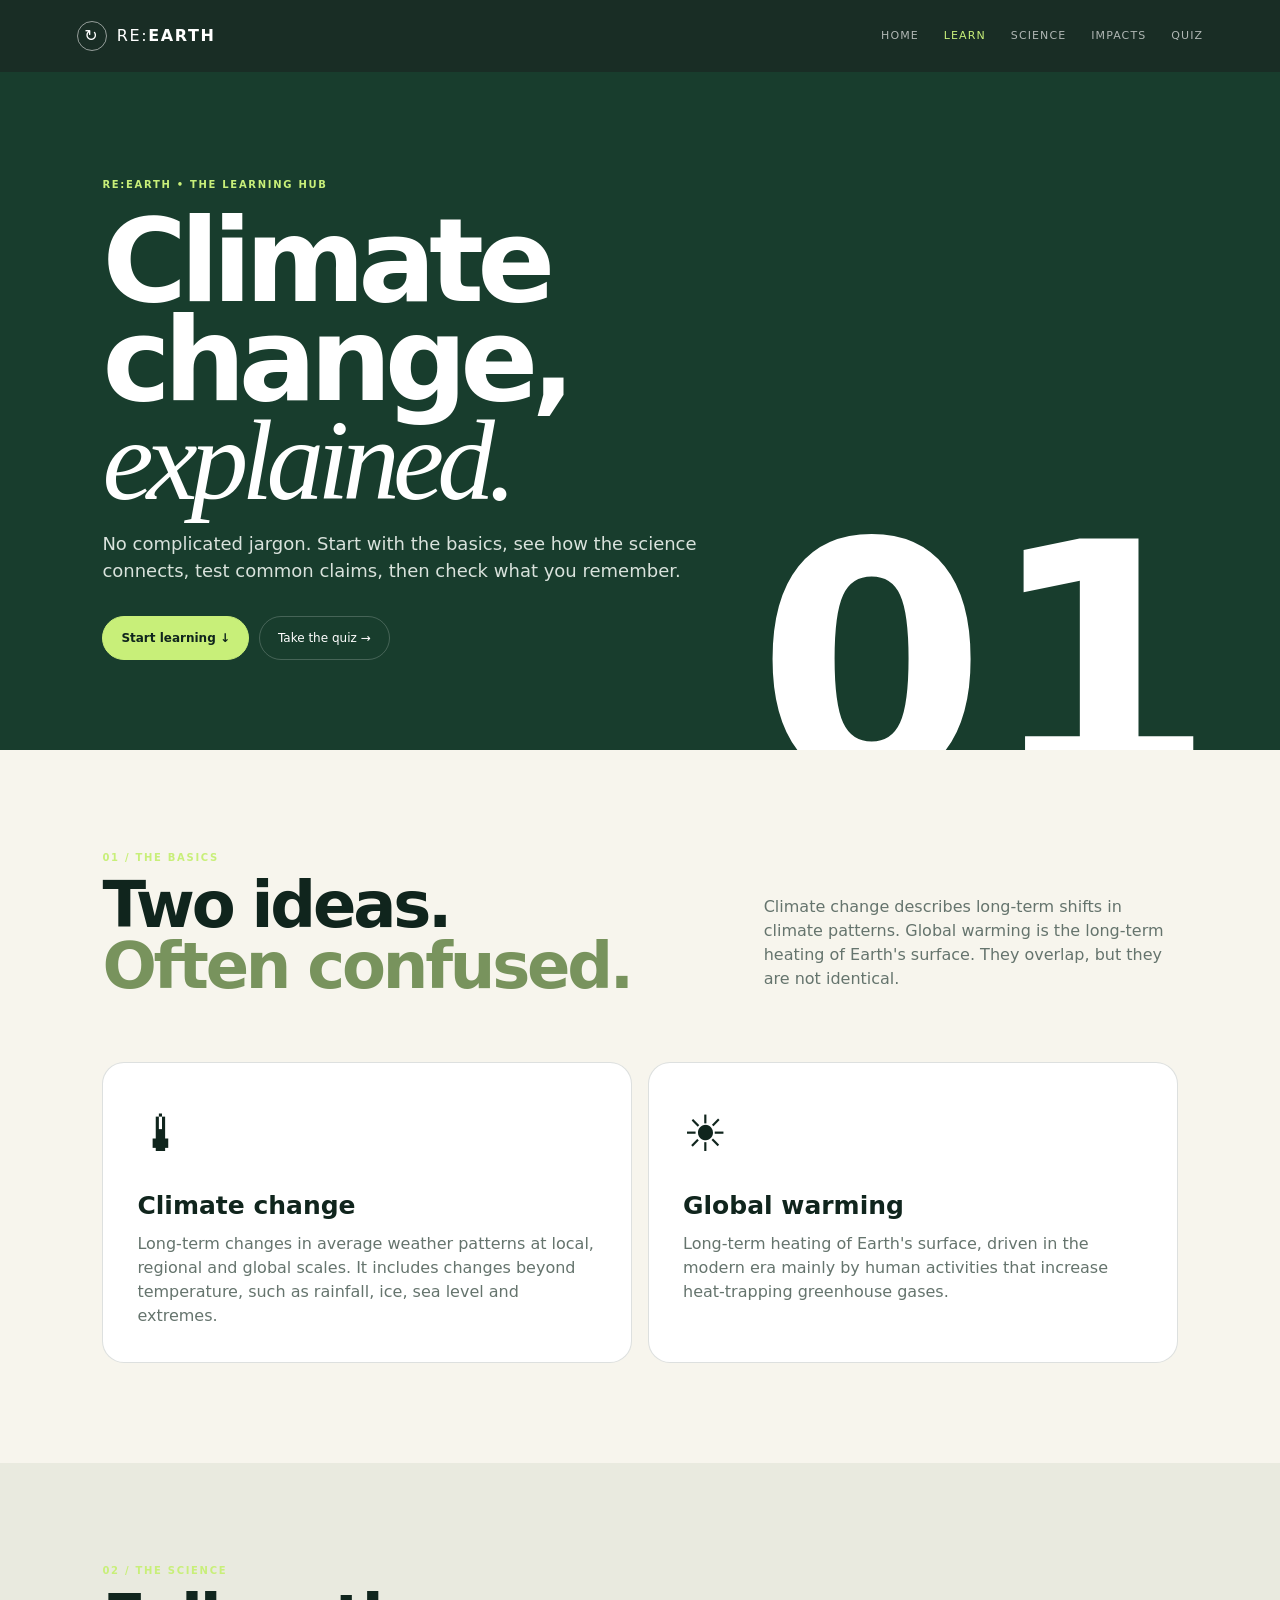
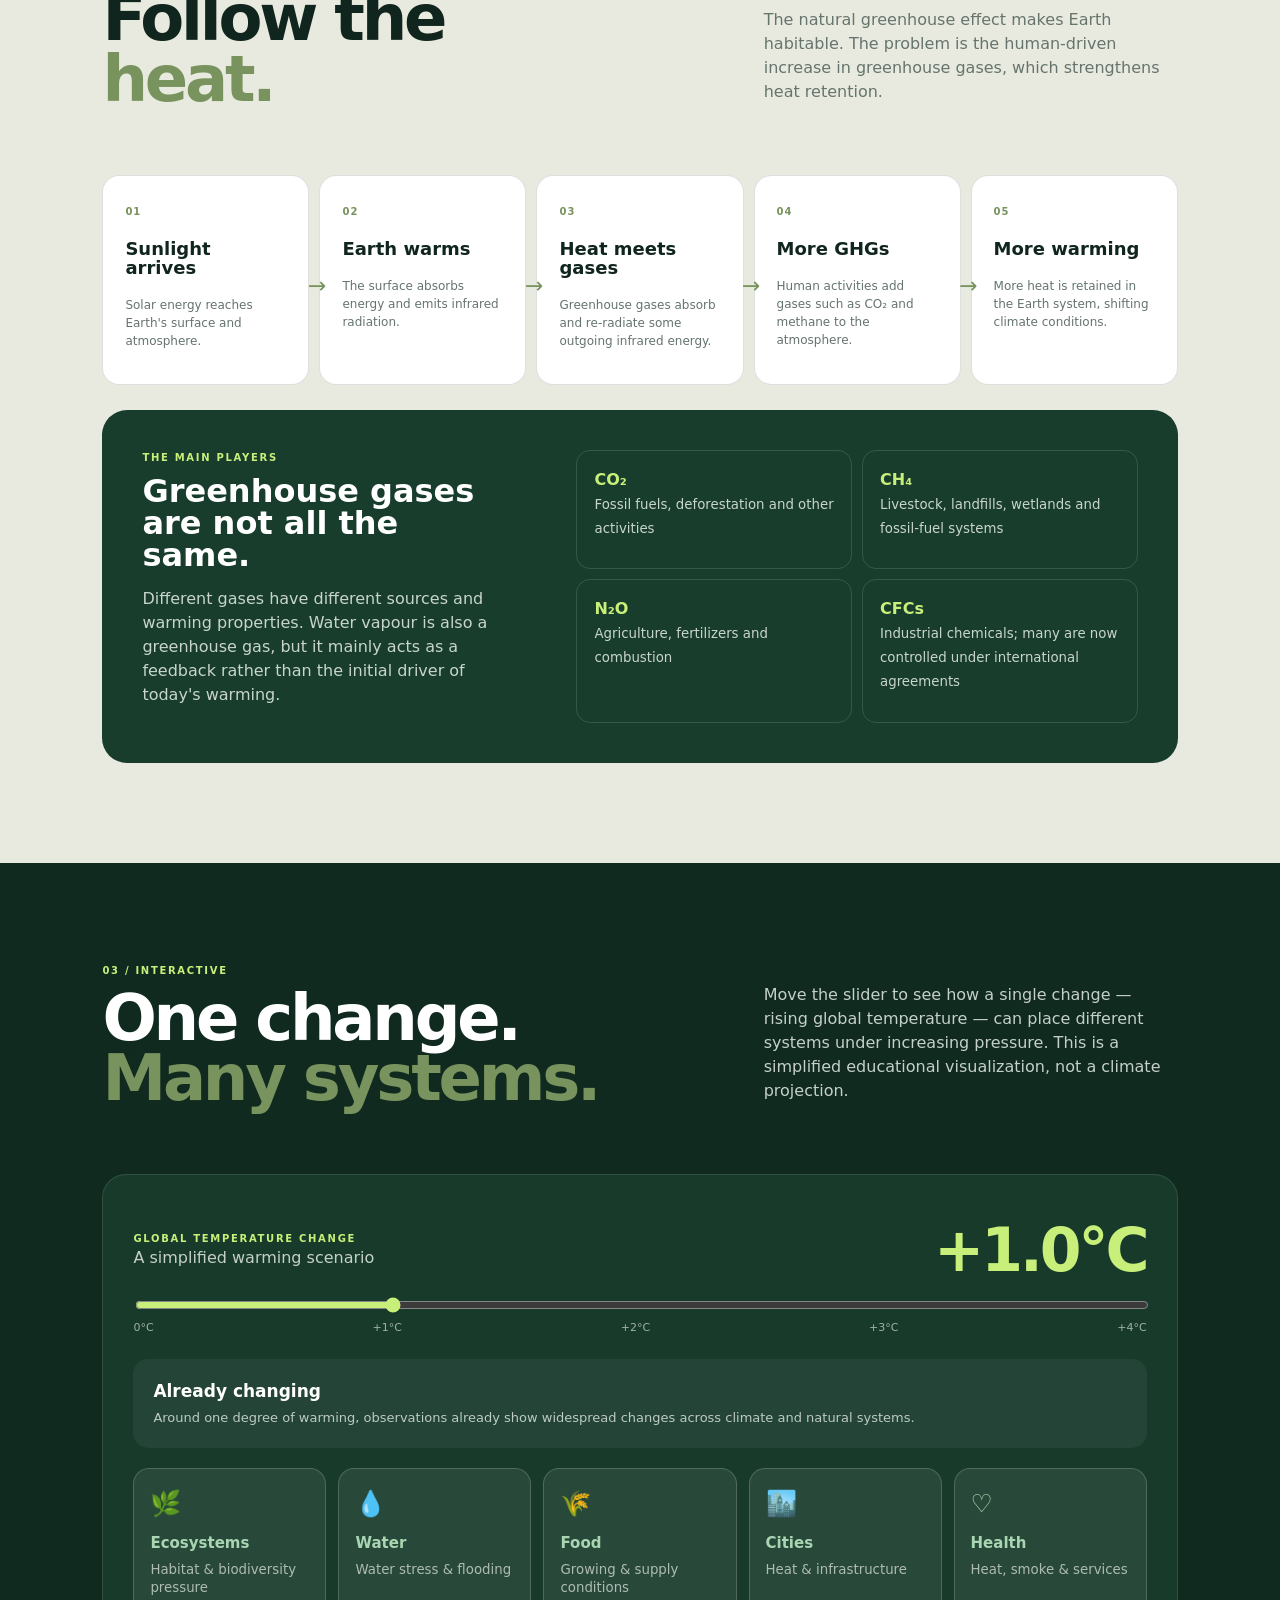
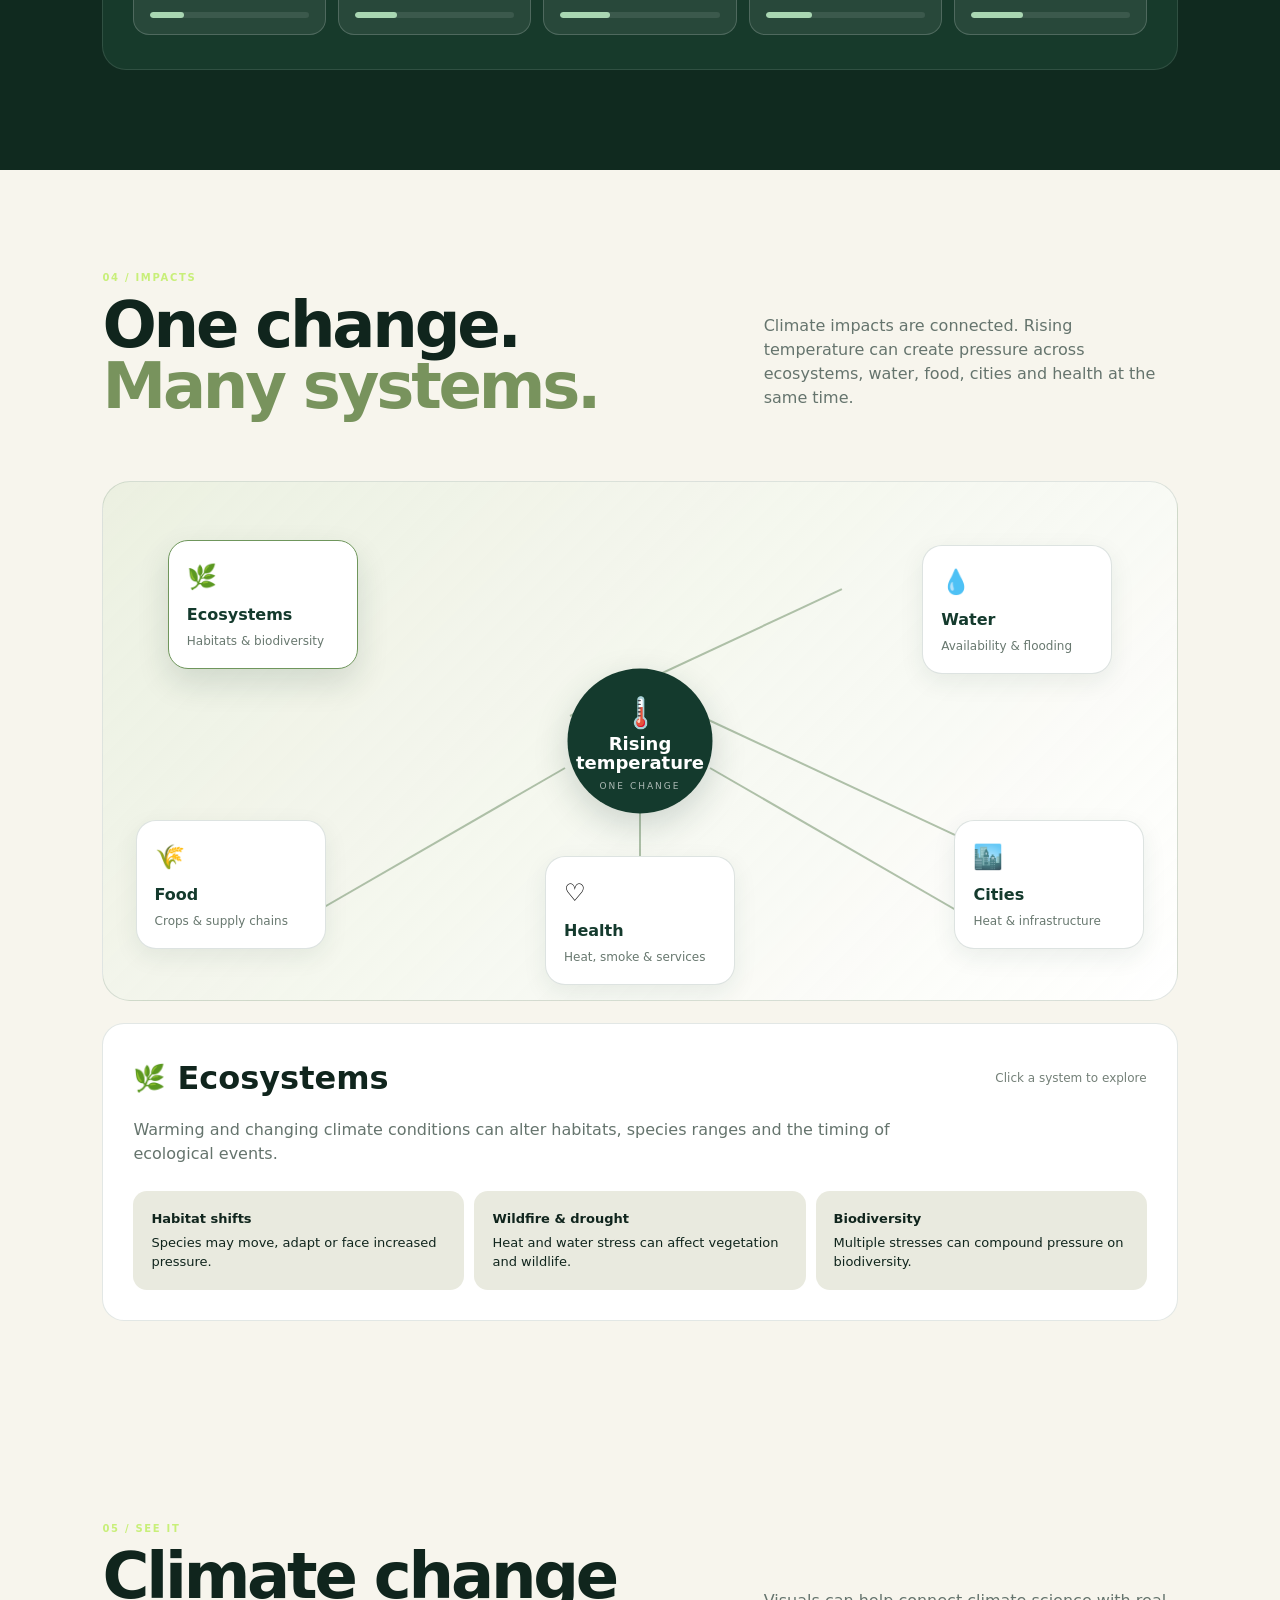
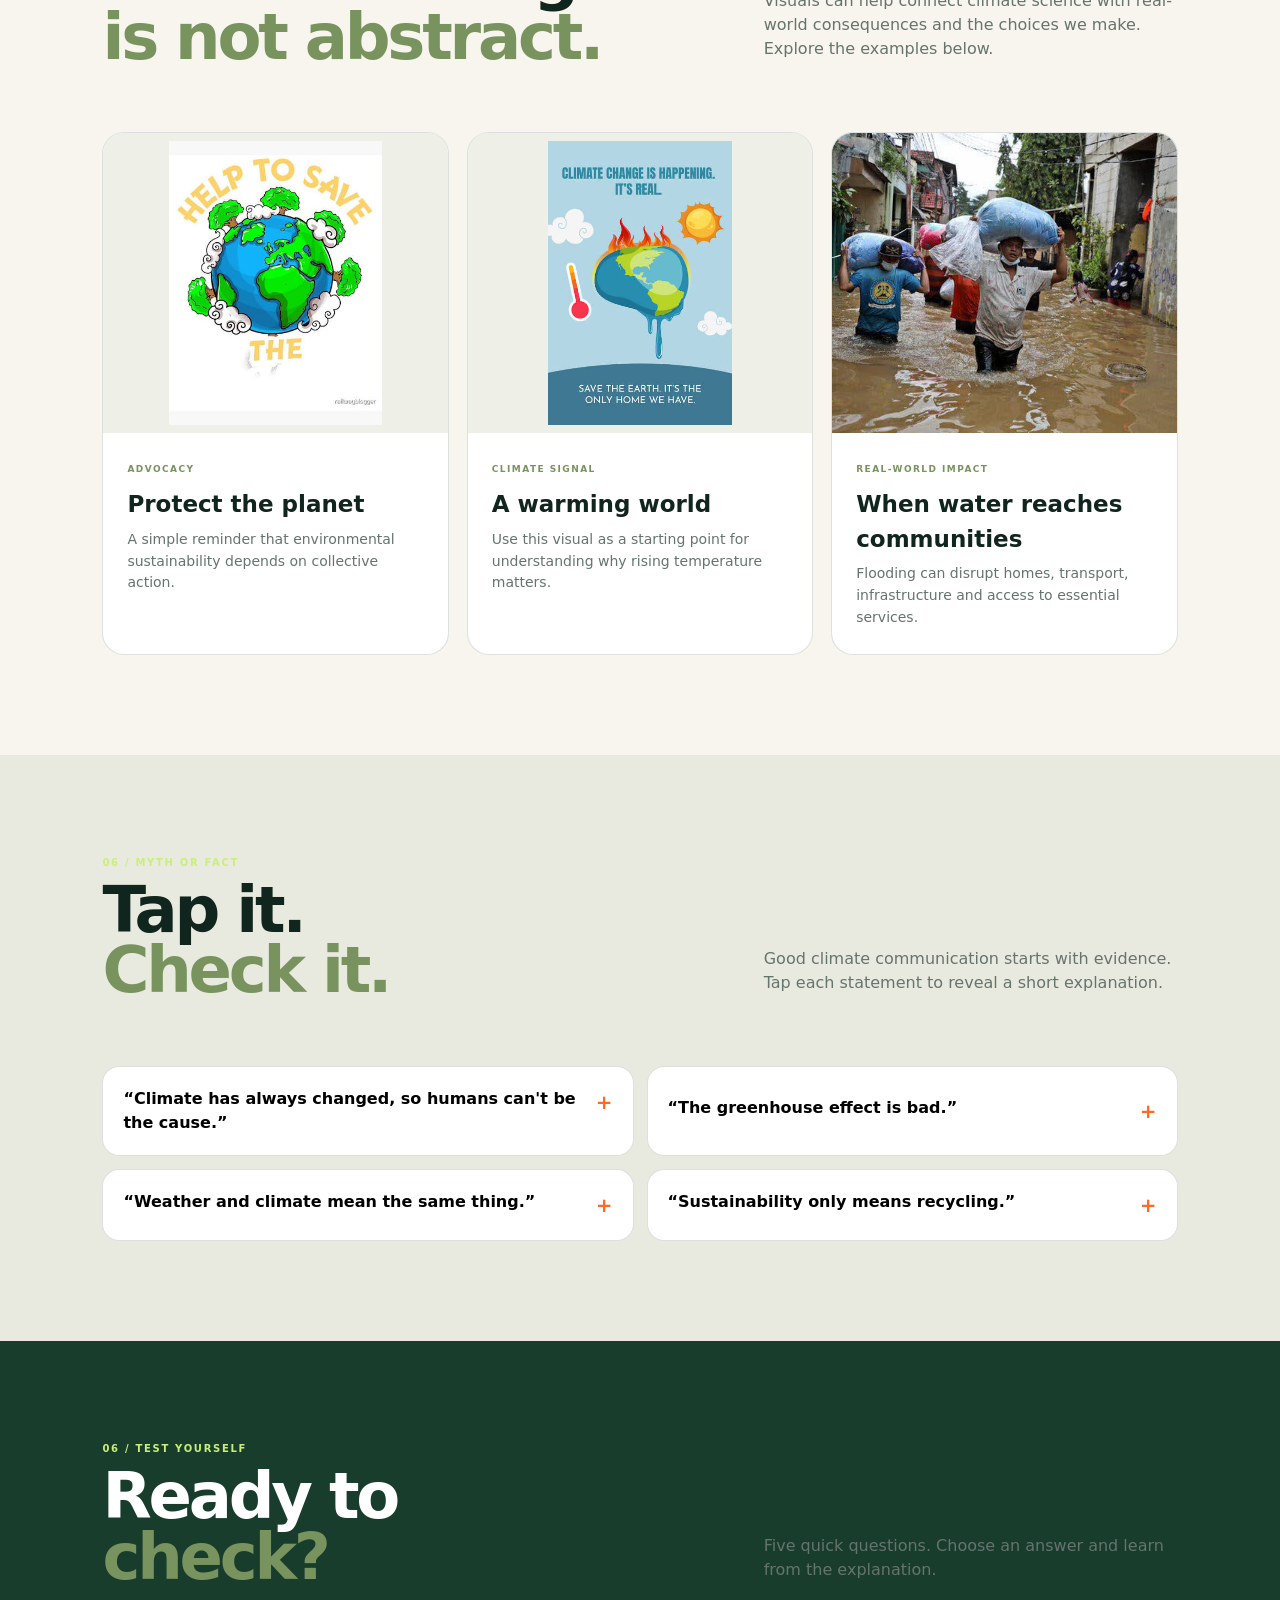
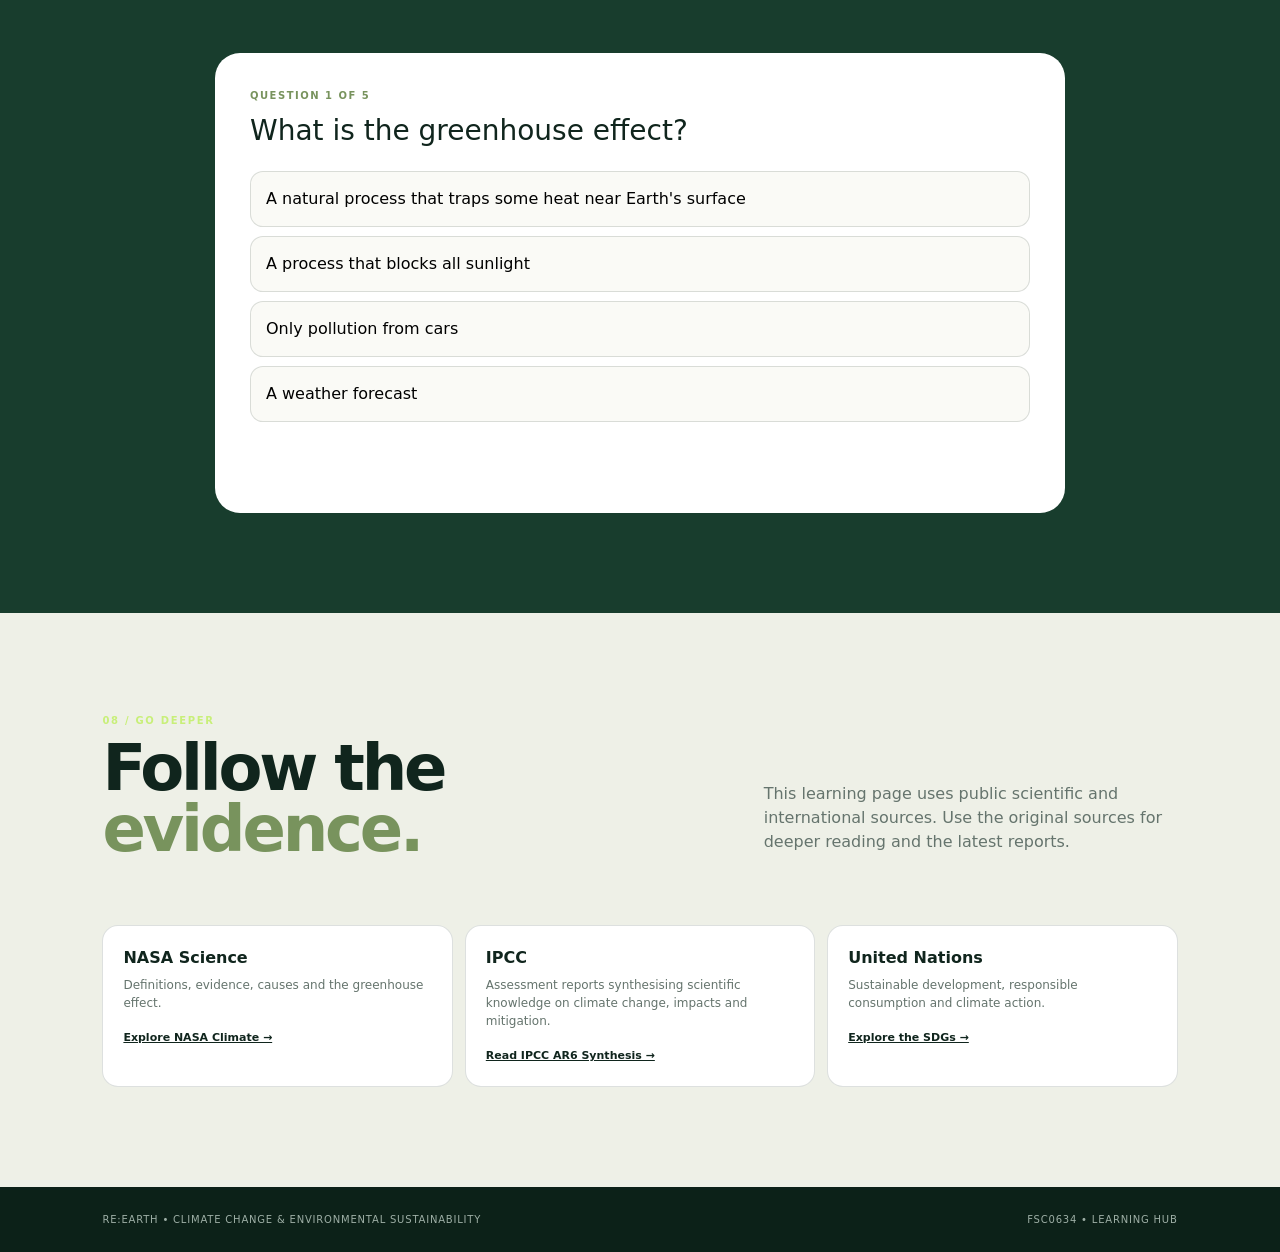
==== commit ecd5102a: "Add files via upload" ====
--- a/learn.html
+++ b/learn.html
@@ -67,6 +67,20 @@
 @media(max-width:800px){.impact-map{min-height:650px}.system-node{width:155px}.node-1{left:4%;top:8%}.node-2{right:4%;top:8%}.node-3{left:4%;bottom:18%}.node-4{right:4%;bottom:18%}.node-5{bottom:3%}.line-1,.line-2{width:190px}.line-3,.line-4{width:210px}}
 @media(max-width:520px){.impact-map{min-height:760px}.system-node{width:135px;padding:13px}.system-node small{font-size:10px}.node-1{left:3%;top:5%}.node-2{right:3%;top:5%}.node-3{left:3%;bottom:19%}.node-4{right:3%;bottom:19%}.node-5{bottom:3%}.impact-center{width:125px;height:125px}.impact-line{display:none}.impact-content-head{align-items:flex-start;flex-direction:column}}
 
+
+.visual-evidence{background:#f7f5ed}
+.visual-grid{display:grid;grid-template-columns:repeat(3,1fr);gap:18px}
+.visual-card{background:#fff;border:1px solid var(--line);border-radius:22px;overflow:hidden;transition:transform .25s ease,box-shadow .25s ease}
+.visual-card:hover{transform:translateY(-6px);box-shadow:0 16px 35px rgba(16,37,29,.12)}
+.visual-card img{display:block;width:100%;height:300px;object-fit:cover}
+.poster-card img{object-fit:contain;background:#eef0e8;padding:8px}
+.visual-copy{padding:22px 24px 25px}
+.visual-tag{font-size:9px;letter-spacing:.16em;font-weight:800;color:#78935d}
+.visual-copy h3{font-size:23px;margin:8px 0 7px}
+.visual-copy p{color:var(--muted);margin:0;font-size:14px;line-height:1.55}
+@media(max-width:900px){.visual-grid{grid-template-columns:1fr 1fr}}
+@media(max-width:600px){.visual-grid{grid-template-columns:1fr}.visual-card img{height:330px}}
+
 </style>
 </head>
 <body>
@@ -187,9 +201,43 @@
   </div>
 </section>
 
+
+<section class="section visual-evidence">
+  <div class="heading">
+    <div><div class="label">05 / SEE IT</div><h2>Climate change<br><span>is not abstract.</span></h2></div>
+    <p>Visuals can help connect climate science with real-world consequences and the choices we make. Explore the examples below.</p>
+  </div>
+  <div class="visual-grid">
+    <article class="visual-card poster-card">
+      <img src="[data-uri]" alt="Illustration encouraging people to help protect Earth">
+      <div class="visual-copy">
+        <span class="visual-tag">ADVOCACY</span>
+        <h3>Protect the planet</h3>
+        <p>A simple reminder that environmental sustainability depends on collective action.</p>
+      </div>
+    </article>
+    <article class="visual-card poster-card">
+      <img src="[data-uri]" alt="Illustration showing a melting Earth under heat">
+      <div class="visual-copy">
+        <span class="visual-tag">CLIMATE SIGNAL</span>
+        <h3>A warming world</h3>
+        <p>Use this visual as a starting point for understanding why rising temperature matters.</p>
+      </div>
+    </article>
+    <article class="visual-card flood-card">
+      <img src="[data-uri]" alt="People carrying belongings through a flooded community">
+      <div class="visual-copy">
+        <span class="visual-tag">REAL-WORLD IMPACT</span>
+        <h3>When water reaches communities</h3>
+        <p>Flooding can disrupt homes, transport, infrastructure and access to essential services.</p>
+      </div>
+    </article>
+  </div>
+</section>
+
 <section class="section alt">
   <div class="heading">
-    <div><div class="label">05 / MYTH OR FACT</div><h2>Tap it.<br><span>Check it.</span></h2></div>
+    <div><div class="label">06 / MYTH OR FACT</div><h2>Tap it.<br><span>Check it.</span></h2></div>
     <p>Good climate communication starts with evidence. Tap each statement to reveal a short explanation.</p>
   </div>
   <div class="myths">
@@ -219,7 +267,7 @@
 
 <section class="section sources">
   <div class="heading">
-    <div><div class="label">07 / GO DEEPER</div><h2>Follow the<br><span>evidence.</span></h2></div>
+    <div><div class="label">08 / GO DEEPER</div><h2>Follow the<br><span>evidence.</span></h2></div>
     <p>This learning page uses public scientific and international sources. Use the original sources for deeper reading and the latest reports.</p>
   </div>
   <div class="source-list">
